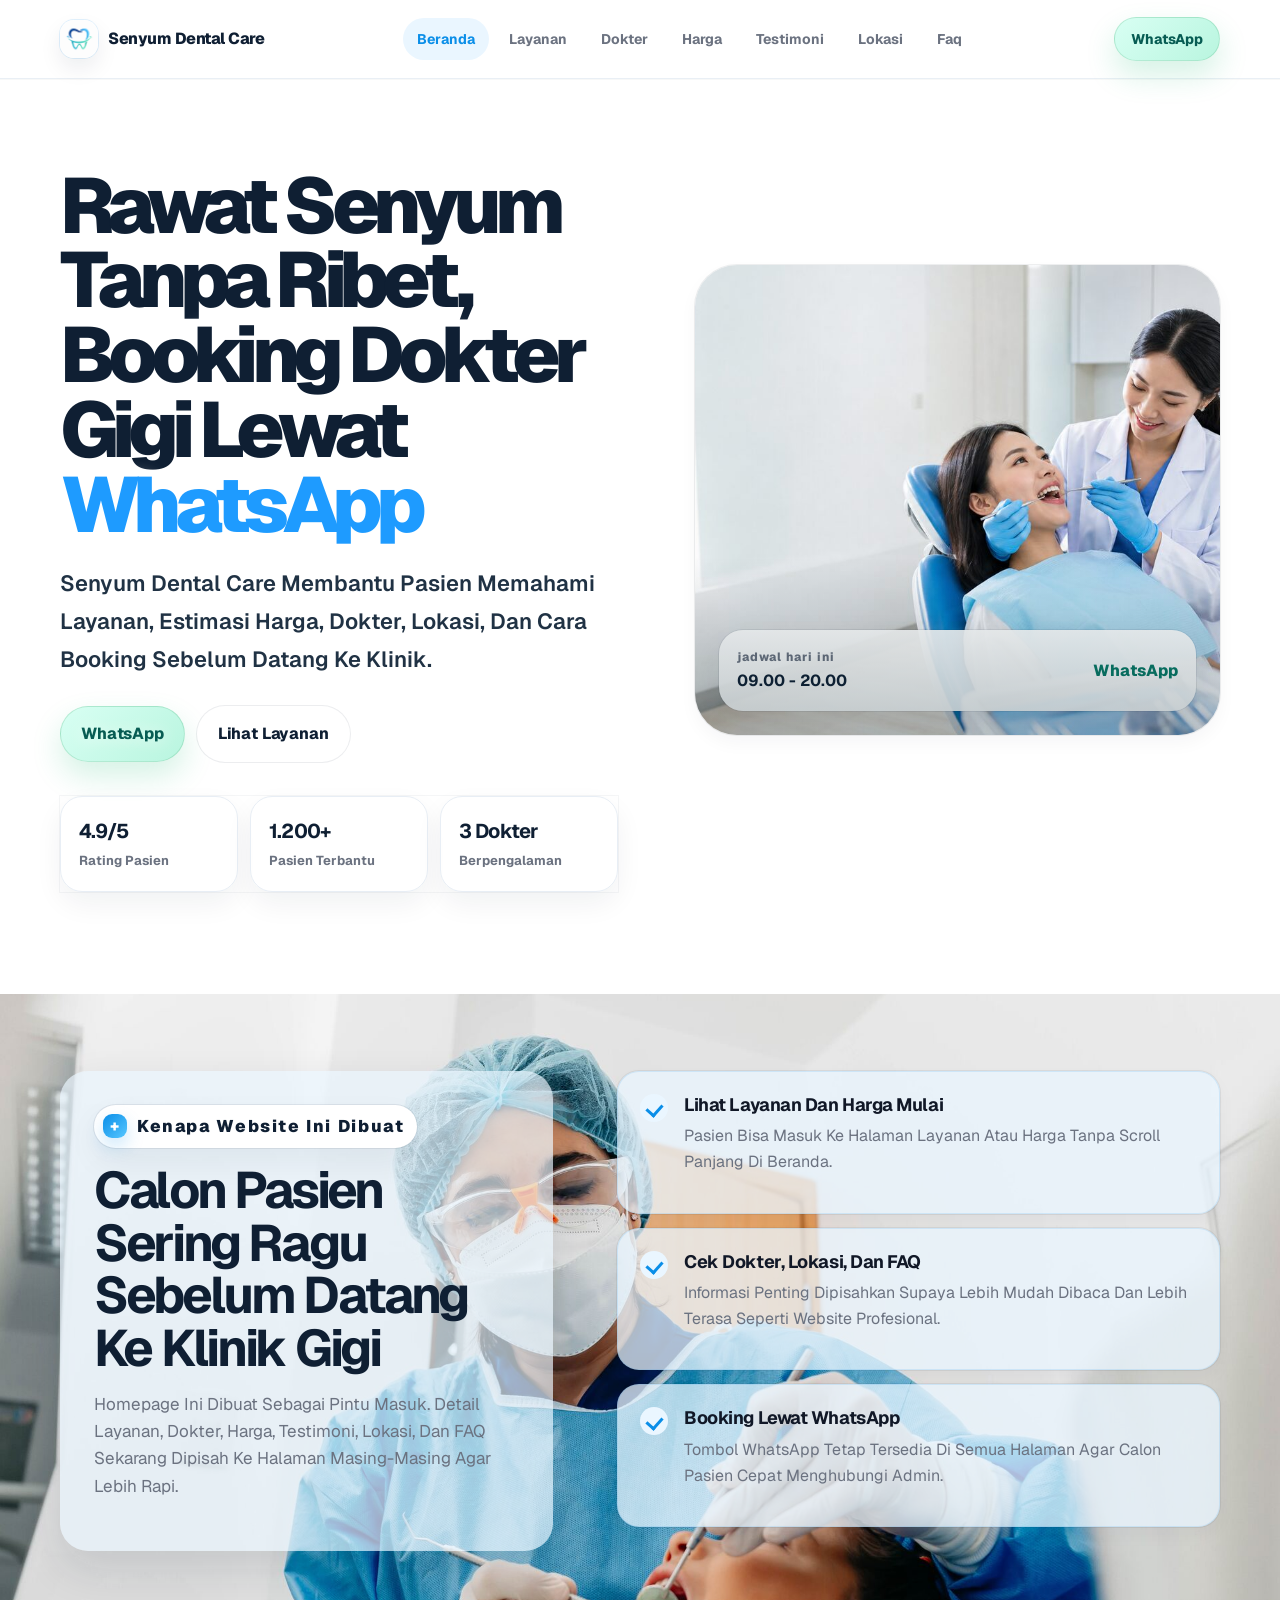
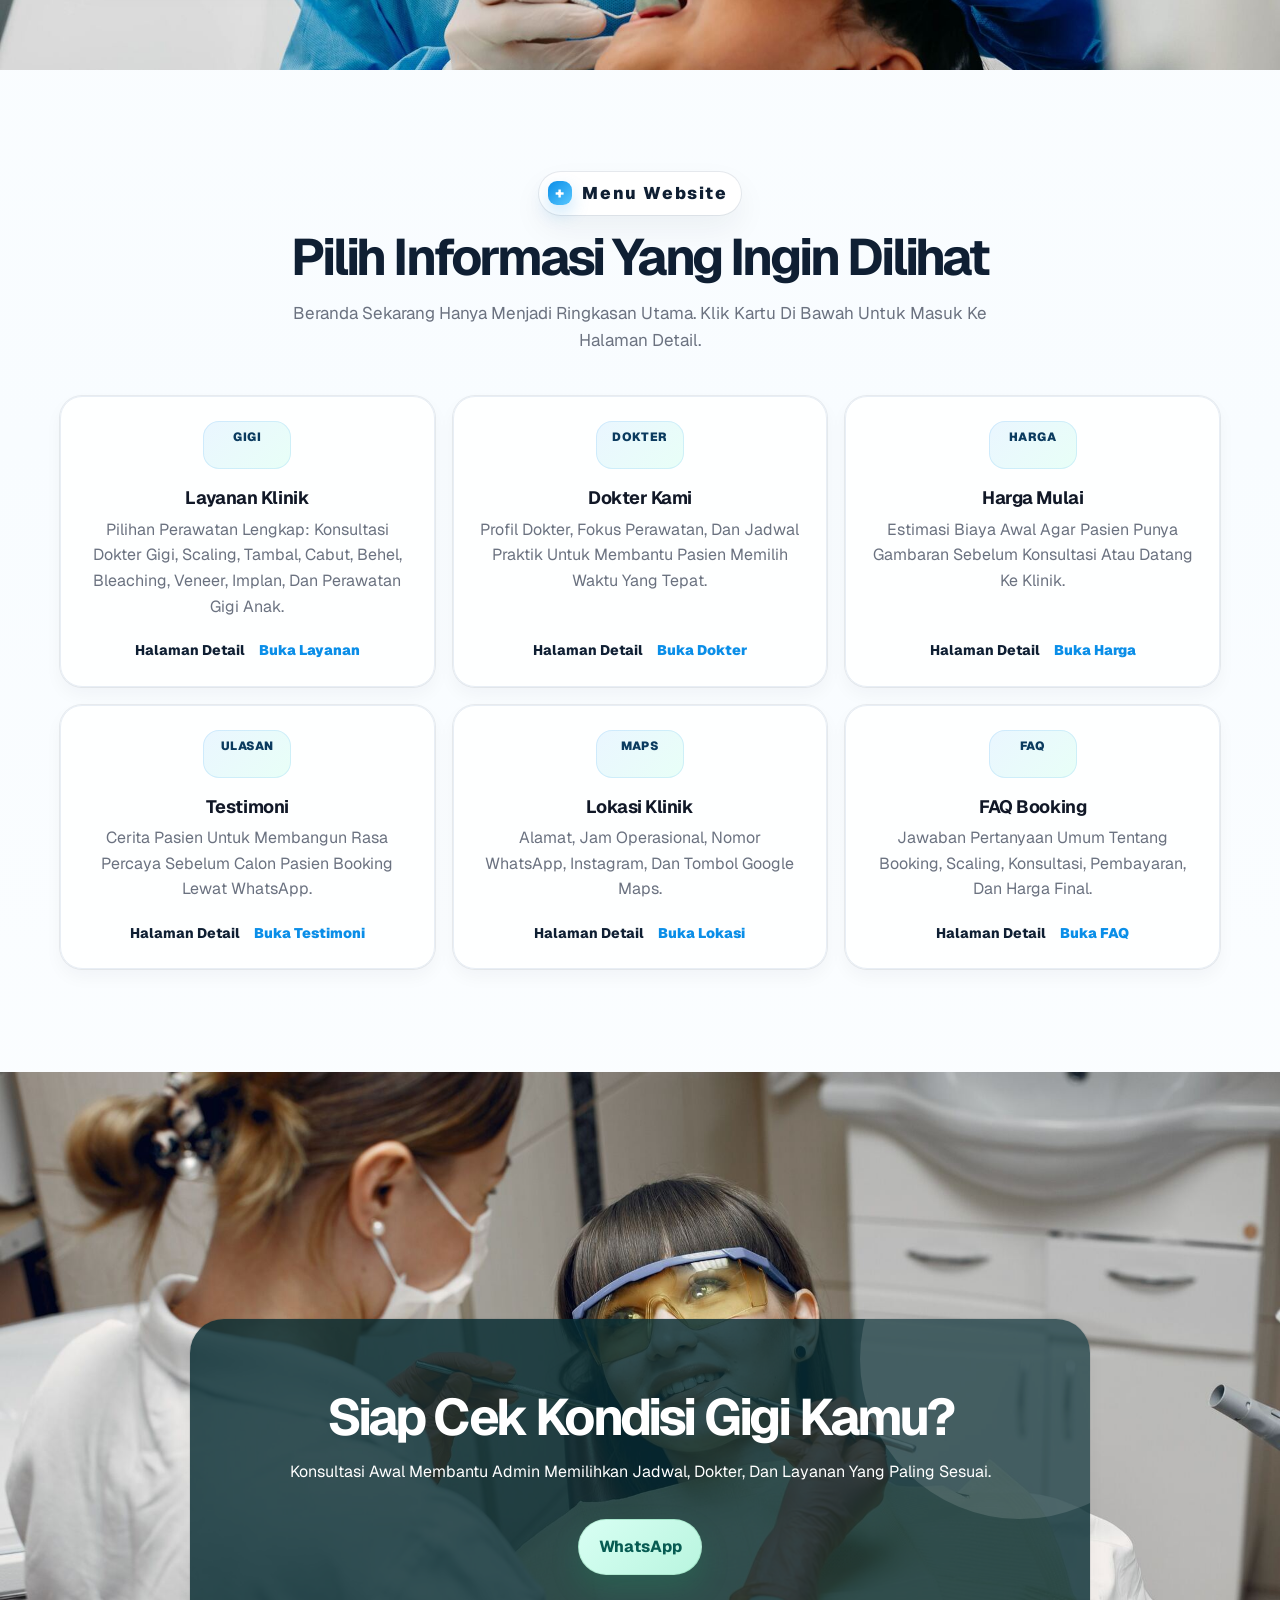
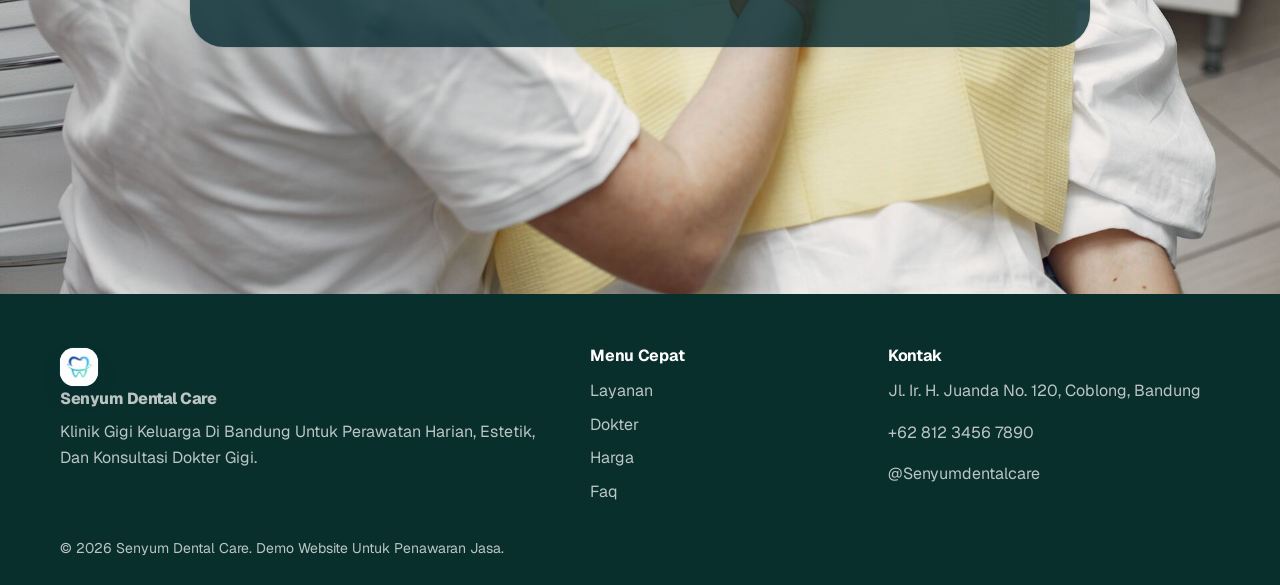
==== index.html @ 18bec3ab "Update CTA, pricing hero, location and favicon" ====
<!doctype html>
<html lang="id">
<head>
  <meta charset="utf-8">
  <meta name="viewport" content="width=device-width, initial-scale=1">
  <title>klinik gigi senyum dental care di bandung | booking dokter gigi via whatsapp</title>
  <meta name="description" content="booking perawatan gigi di senyum dental care bandung. tersedia scaling, tambal gigi, cabut gigi, behel, bleaching, veneer, implan, dan konsultasi dokter gigi via whatsapp.">
  <meta name="theme-color" content="#0f766e">
  <link rel="icon" type="image/png" href="/assets/logo-dental-web.png">
  <link rel="apple-touch-icon" href="/assets/logo-dental-web.png">
  <meta property="og:type" content="website">
  <meta property="og:title" content="senyum dental care bandung | booking dokter gigi via whatsapp">
  <meta property="og:description" content="klinik gigi keluarga di bandung untuk scaling, tambal, cabut, behel, bleaching, veneer, implan, dan konsultasi dokter gigi.">
  <meta property="og:image" content="/assets/hero-dental-web.jpg">
  <link rel="preconnect" href="https://fonts.googleapis.com">
  <link rel="preconnect" href="https://fonts.gstatic.com" crossorigin>
  <link href="https://fonts.googleapis.com/css2?family=Geist:wght@400;500;600;700;800;850&family=Manrope:wght@400;500;600;700;800&display=swap" rel="stylesheet">
  <link rel="stylesheet" href="/style.css?v=20260612-0930">
  <style id="mobile-footer-inline-fix">
    @media (max-width: 640px) {
      .site-footer { display: block !important; visibility: visible !important; opacity: 1 !important; position: relative !important; z-index: 5 !important; overflow: visible !important; background: #092f2d !important; color: #ffffff !important; padding: 42px 0 24px !important; border-radius: 24px 24px 0 0 !important; }
      .site-footer *, .site-footer *::before, .site-footer *::after { visibility: visible !important; opacity: 1 !important; }
      .site-footer .container { display: block !important; width: min(100% - 32px, var(--container)) !important; }
      .site-footer .footer-grid { display: grid !important; grid-template-columns: 1fr !important; gap: 24px !important; }
      .site-footer .footer-brand, .site-footer .brand { display: inline-flex !important; color: #ffffff !important; }
      .site-footer h2 { display: block !important; color: #ffffff !important; font-size: 15px !important; line-height: 1.25 !important; margin: 0 0 10px !important; }
      .site-footer p, .site-footer a { display: block !important; position: static !important; color: rgba(255,255,255,.78) !important; font-size: 15px !important; line-height: 1.55 !important; margin: 0 0 8px !important; }
      .site-footer .footer-bottom { display: block !important; margin-top: 20px !important; padding-top: 18px !important; border-top: 0 !important; }
    }
  </style>
</head>
<body>
  <a class="skip-link" href="#main">lewati ke konten utama</a>

  <header class="site-header" id="top">
    <nav class="nav container" aria-label="navigasi utama">
      <a class="brand" href="/" aria-label="senyum dental care beranda">
        <span class="brand-mark" aria-hidden="true"><img src="/assets/logo-dental-web.png" alt="" decoding="async"></span>
        <span>Senyum Dental Care</span>
      </a>

      <button class="nav-toggle" type="button" aria-label="buka menu" aria-expanded="false" aria-controls="nav-menu">
        <span></span>
        <span></span>
        <span></span>
      </button>

      <div class="nav-menu" id="nav-menu">
        <a href="/">beranda</a>
        <a href="/layanan/">layanan</a>
        <a href="/dokter/">dokter</a>
        <a href="/harga/">harga</a>
        <a href="/testimoni/">testimoni</a>
        <a href="/lokasi/">lokasi</a>
        <a href="/faq/">faq</a>
      </div>

      <a class="btn btn-small btn-primary nav-cta js-whatsapp" href="#" aria-label="WhatsApp">WhatsApp</a>
    </nav>
  </header>

  <main id="main">
    <section class="hero section-pad" aria-labelledby="hero-title">
      <div class="container hero-grid">
        <div class="hero-copy reveal">
          <h1 id="hero-title">Rawat Senyum Tanpa Ribet, Booking Dokter Gigi Lewat <span class="text-accent">WhatsApp</span></h1>
          <p class="hero-lead">Senyum Dental Care membantu pasien memahami layanan, estimasi harga, dokter, lokasi, dan cara booking sebelum datang ke klinik.</p>

          <div class="hero-actions">
            <a class="btn btn-primary js-whatsapp" href="#">WhatsApp</a>
            <a class="btn btn-ghost" href="/layanan/">Lihat Layanan</a>
          </div>

          <div class="trust-row" aria-label="Indikator kepercayaan">
            <div>
              <strong>4.9/5</strong>
              <span>Rating Pasien</span>
            </div>
            <div>
              <strong>1.200+</strong>
              <span>Pasien Terbantu</span>
            </div>
            <div>
              <strong>3 Dokter</strong>
              <span>Berpengalaman</span>
            </div>
          </div>
        </div>

        <div class="hero-panel reveal" aria-label="Kartu preview klinik">
          <div class="hero-card">
            <img class="hero-image" src="/assets/hero-dental-web.jpg" decoding="async" fetchpriority="high" alt="Dokter gigi Senyum Dental Care melakukan pemeriksaan gigi di klinik modern">
            <div class="schedule-card">
              <div>
                <span class="mini-label">Jadwal Hari Ini</span>
                <strong>09.00 - 20.00</strong>
              </div>
              <a class="mini-link js-whatsapp" href="#">WhatsApp</a>
            </div>
          </div>
          <div class="floating-note note-a">
            <span>Respon Admin</span>
            <strong>&lt; 10 Menit</strong>
          </div>
          <div class="floating-note note-b">
            <span>Mulai Dari</span>
            <strong>Rp50.000</strong>
          </div>
        </div>
      </div>
    </section>

    <section class="problem section-pad-sm" aria-labelledby="problem-title">
      <div class="container split-grid">
        <div class="section-head left reveal">
          <p class="eyebrow">Kenapa Website Ini Dibuat</p>
          <h2 id="problem-title">Calon pasien sering ragu sebelum datang ke klinik gigi</h2>
          <p>Homepage ini dibuat sebagai pintu masuk. Detail layanan, dokter, harga, testimoni, lokasi, dan FAQ sekarang dipisah ke halaman masing-masing agar lebih rapi.</p>
        </div>
        <div class="problem-list reveal">
          <article>
            <span class="check"></span>
            <div>
              <h3>Lihat Layanan Dan Harga Mulai</h3>
              <p>Pasien bisa masuk ke halaman layanan atau harga tanpa scroll panjang di beranda.</p>
            </div>
          </article>
          <article>
            <span class="check"></span>
            <div>
              <h3>Cek Dokter, Lokasi, Dan FAQ</h3>
              <p>Informasi penting dipisahkan supaya lebih mudah dibaca dan lebih terasa seperti website profesional.</p>
            </div>
          </article>
          <article>
            <span class="check"></span>
            <div>
              <h3>Booking Lewat WhatsApp</h3>
              <p>Tombol WhatsApp tetap tersedia di semua halaman agar calon pasien cepat menghubungi admin.</p>
            </div>
          </article>
        </div>
      </div>
    </section>

    <section class="home-pages section-pad" aria-labelledby="home-pages-title">
      <div class="container">
        <div class="section-head reveal">
          <p class="eyebrow">Menu Website</p>
          <h2 id="home-pages-title">Pilih informasi yang ingin dilihat</h2>
          <p>Beranda sekarang hanya menjadi ringkasan utama. Klik kartu di bawah untuk masuk ke halaman detail.</p>
        </div>

        <div class="service-grid">
          <article class="service-card reveal">
            <span class="service-icon">LY</span>
            <h3>Layanan Klinik</h3>
            <p>Pilihan perawatan lengkap: konsultasi dokter gigi, scaling, tambal, cabut, behel, bleaching, veneer, implan, dan perawatan gigi anak.</p>
            <div class="card-bottom"><span>Halaman Detail</span><a href="/layanan/">Buka Layanan</a></div>
          </article>
          <article class="service-card reveal">
            <span class="service-icon">DR</span>
            <h3>Dokter Kami</h3>
            <p>Profil dokter, fokus perawatan, dan jadwal praktik untuk membantu pasien memilih waktu yang tepat.</p>
            <div class="card-bottom"><span>Halaman Detail</span><a href="/dokter/">Buka Dokter</a></div>
          </article>
          <article class="service-card reveal">
            <span class="service-icon">HG</span>
            <h3>Harga Mulai</h3>
            <p>Estimasi biaya awal agar pasien punya gambaran sebelum konsultasi atau datang ke klinik.</p>
            <div class="card-bottom"><span>Halaman Detail</span><a href="/harga/">Buka Harga</a></div>
          </article>
          <article class="service-card reveal">
            <span class="service-icon">TS</span>
            <h3>Testimoni</h3>
            <p>Cerita pasien untuk membangun rasa percaya sebelum calon pasien booking lewat WhatsApp.</p>
            <div class="card-bottom"><span>Halaman Detail</span><a href="/testimoni/">Buka Testimoni</a></div>
          </article>
          <article class="service-card reveal">
            <span class="service-icon">LK</span>
            <h3>Lokasi Klinik</h3>
            <p>Alamat, jam operasional, nomor WhatsApp, Instagram, dan tombol Google Maps.</p>
            <div class="card-bottom"><span>Halaman Detail</span><a href="/lokasi/">Buka Lokasi</a></div>
          </article>
          <article class="service-card reveal">
            <span class="service-icon">FQ</span>
            <h3>FAQ Booking</h3>
            <p>Jawaban pertanyaan umum tentang booking, scaling, konsultasi, pembayaran, dan harga final.</p>
            <div class="card-bottom"><span>Halaman Detail</span><a href="/faq/">Buka FAQ</a></div>
          </article>
        </div>
      </div>
    </section>

    <section class="final-cta home-final-cta section-pad" aria-labelledby="final-title">
      <div class="container final-card reveal">
        <p class="eyebrow">Konsultasi Awal</p>
        <h2 id="final-title">Siap Cek Kondisi Gigi Kamu?</h2>
        <p>Konsultasi awal membantu admin memilihkan jadwal, dokter, dan layanan yang paling sesuai.</p>
        <a class="btn btn-primary js-whatsapp" href="#">WhatsApp</a>
      </div>
    </section>
  </main>

  <footer class="site-footer">
    <div class="container footer-grid">
      <div>
        <a class="brand footer-brand" href="/"><span class="brand-mark" aria-hidden="true"><img src="/assets/logo-dental-web.png" alt="" decoding="async"></span><span>Senyum Dental Care</span></a>
        <p>klinik gigi keluarga di bandung untuk perawatan harian, estetik, dan konsultasi dokter gigi.</p>
      </div>
      <div>
        <h2>menu cepat</h2>
        <a href="/layanan/">layanan</a>
        <a href="/dokter/">dokter</a>
        <a href="/harga/">harga</a>
        <a href="/faq/">faq</a>
      </div>
      <div>
        <h2>kontak</h2>
        <p>Jl. Ir. H. Juanda No. 120, Coblong, Bandung</p>
        <p>+62 812 3456 7890</p>
        <p>@senyumdentalcare</p>
      </div>
    </div>
    <div class="container footer-bottom">
      <p>© 2026 senyum dental care. demo website untuk penawaran jasa.</p>
    </div>
  </footer>

  <a class="sticky-whatsapp js-whatsapp" href="#" aria-label="WhatsApp">
    <span>WA</span>
    <strong>WhatsApp</strong>
  </a>

  <script src="/script.js?v=20260612-0930"></script>
</body>
</html>
---- style.css ----
:root {
  --font: "geist", "manrope", ui-sans-serif, system-ui, -apple-system, blinkmacsystemfont, "segoe ui", sans-serif;
  --bg: #f7fbfa;
  --surface: #ffffff;
  --surface-soft: #ecf8f5;
  --ink: #102a2b;
  --muted: #5f7476;
  --line: #d7e7e4;
  --primary: #0f766e;
  --primary-dark: #0a4f49;
  --primary-soft: #d9f7ef;
  --navy: #11324d;
  --accent: #25d366;
  --accent-dark: #128c43;
  --warning: #f2b84b;
  --radius-sm: 14px;
  --radius-md: 22px;
  --radius-lg: 34px;
  --shadow-sm: 0 12px 30px rgba(15, 118, 110, .08);
  --shadow-md: 0 22px 60px rgba(17, 50, 77, .14);
  --container: 1160px;
  --section: clamp(72px, 8vw, 128px);
  --section-sm: clamp(54px, 6vw, 88px);
}

* { box-sizing: border-box; }
html {
  scroll-behavior: smooth;
  scroll-padding-top: 92px;
  -webkit-tap-highlight-color: transparent;
}
body {
  margin: 0;
  font-family: var(--font);
  background:
    radial-gradient(circle at top left, rgba(217, 247, 239, .8), transparent 34rem),
    linear-gradient(180deg, #fbfffe 0%, var(--bg) 42%, #ffffff 100%);
  color: var(--ink);
  line-height: 1.6;
  text-rendering: optimizelegibility;
  -webkit-font-smoothing: antialiased;
  -moz-osx-font-smoothing: grayscale;
}
body.menu-open { overflow: hidden; }
img, svg { display: block; max-width: 100%; }
a { color: inherit; text-decoration: none; }
button, input { font: inherit; }
a,
button,
[role="button"] {
  -webkit-tap-highlight-color: transparent;
  touch-action: manipulation;
}
.container { width: min(100% - 32px, var(--container)); margin-inline: auto; }
.section-pad { padding-block: var(--section); }
.section-pad-sm { padding-block: var(--section-sm); }
.skip-link {
  position: fixed;
  left: 16px;
  top: -100px;
  z-index: 999;
  background: var(--ink);
  color: white;
  padding: 10px 14px;
  border-radius: 999px;
  transition: top .2s ease;
}
.skip-link:focus { top: 16px; }

.site-header {
  position: sticky;
  top: 0;
  z-index: 100;
  backdrop-filter: blur(18px);
  background: rgba(255, 255, 255, .78);
  border-bottom: 1px solid rgba(215, 231, 228, .8);
}
.nav {
  min-height: 78px;
  display: flex;
  align-items: center;
  justify-content: space-between;
  gap: 20px;
}
.brand {
  display: inline-flex;
  align-items: center;
  gap: 10px;
  font-weight: 800;
  letter-spacing: -.03em;
  color: var(--primary-dark);
  white-space: nowrap;
}
.brand-mark {
  width: 38px;
  height: 38px;
  display: grid;
  place-items: center;
  border-radius: 14px;
  color: white;
  background: linear-gradient(145deg, var(--primary), #58c5ba);
  box-shadow: 0 12px 24px rgba(15, 118, 110, .18);
}
.nav-menu {
  display: flex;
  align-items: center;
  justify-content: center;
  gap: 6px;
  padding: 6px;
  border: 1px solid var(--line);
  border-radius: 999px;
  background: rgba(255, 255, 255, .74);
}
.nav-menu a {
  padding: 10px 14px;
  border-radius: 999px;
  color: var(--muted);
  font-size: 14px;
  font-weight: 700;
  transition: color .2s ease, background .2s ease;
}
.nav-menu a:hover,
.nav-menu a:focus-visible,
.nav-menu a.is-active { color: var(--primary-dark); background: var(--primary-soft); }
.nav-menu a,
.btn,
.brand,
.service-card h3,
.problem-list h3,
.step-card h3,
.doctor-card h3,
.testimonial-card strong,
.faq-item button,
.site-footer h2,
.site-footer a,
.sticky-whatsapp {
  text-transform: capitalize;
}
.nav-toggle { display: none; }
.nav-toggle span {
  display: block;
  transform-origin: center;
}

.btn {
  min-height: 48px;
  display: inline-flex;
  align-items: center;
  justify-content: center;
  gap: 10px;
  padding: 14px 20px;
  border-radius: 999px;
  border: 1px solid transparent;
  font-weight: 800;
  letter-spacing: -.01em;
  cursor: pointer;
  transition: transform .2s ease, box-shadow .2s ease, background .2s ease, border-color .2s ease;
}
.btn:hover { transform: translatey(-2px); }
.btn:focus-visible,
.nav-toggle:focus-visible,
.faq-item button:focus-visible { outline: 3px solid rgba(37, 211, 102, .35); outline-offset: 3px; }
.btn-primary { color: white; background: linear-gradient(135deg, var(--accent), var(--accent-dark)); box-shadow: 0 16px 34px rgba(37, 211, 102, .25); }
.btn-primary:hover { box-shadow: 0 20px 44px rgba(37, 211, 102, .32); }
.btn-ghost { border-color: var(--line); background: rgba(255, 255, 255, .78); color: var(--primary-dark); }
.btn-small { min-height: 42px; padding: 10px 16px; font-size: 14px; }

.hero { position: relative; overflow: hidden; padding-top: clamp(56px, 7vw, 96px); }
.hero::before {
  content: "";
  position: absolute;
  inset: 8% auto auto 50%;
  width: 42rem;
  height: 42rem;
  transform: translatex(-10%);
  background: radial-gradient(circle, rgba(88, 197, 186, .24), transparent 68%);
  pointer-events: none;
}
.hero-grid {
  display: grid;
  grid-template-columns: minmax(0, 1.03fr) minmax(320px, .97fr);
  align-items: center;
  gap: clamp(36px, 6vw, 86px);
}
.eyebrow {
  margin: 0 0 16px;
  display: inline-flex;
  align-items: center;
  gap: 10px;
  width: fit-content;
  padding: 8px 13px 8px 9px;
  color: var(--primary-dark);
  font-size: 12px;
  font-weight: 850;
  text-transform: capitalize;
  letter-spacing: .095em;
  border: 1px solid rgba(34, 103, 112, .14);
  border-radius: 999px;
  background: linear-gradient(135deg, rgba(255, 255, 255, .86), rgba(226, 247, 248, .72));
  box-shadow: 0 16px 34px rgba(19, 58, 66, .08), inset 0 1px 0 rgba(255, 255, 255, .9);
  backdrop-filter: blur(10px);
}
.eyebrow::before {
  content: "✦";
  display: grid;
  place-items: center;
  width: 24px;
  height: 24px;
  flex: 0 0 24px;
  border-radius: 9px;
  color: #ffffff;
  font-size: 12px;
  line-height: 1;
  background: linear-gradient(135deg, #2b6f82, #55c5c6);
  box-shadow: 0 8px 18px rgba(43, 111, 130, .22);
}
h1, h2, h3, p { margin-top: 0; }
h1 {
  max-width: 860px;
  margin-bottom: 22px;
  font-size: clamp(42px, 7vw, 78px);
  line-height: .96;
  letter-spacing: -.075em;
  text-wrap: balance;
  color: var(--navy);
}
h2 {
  margin-bottom: 16px;
  color: var(--navy);
  font-size: clamp(30px, 4vw, 52px);
  line-height: 1.03;
  letter-spacing: -.055em;
  text-wrap: balance;
}
h3 { margin-bottom: 8px; font-size: 18px; line-height: 1.2; letter-spacing: -.025em; color: var(--ink); }
p { color: var(--muted); }
.hero-lead { max-width: 680px; font-size: clamp(17px, 2vw, 20px); color: #4a6365; }
.hero-actions { display: flex; flex-wrap: wrap; gap: 12px; margin-top: 28px; }
.trust-row {
  display: grid;
  grid-template-columns: repeat(3, minmax(0, 1fr));
  gap: 12px;
  margin-top: 34px;
  max-width: 620px;
}
.trust-row div {
  padding: 18px;
  border: 1px solid var(--line);
  border-radius: var(--radius-md);
  background: rgba(255, 255, 255, .75);
  box-shadow: var(--shadow-sm);
}
.trust-row strong { display: block; color: var(--navy); font-size: 20px; letter-spacing: -.04em; }
.trust-row span { color: var(--muted); font-size: 13px; font-weight: 700; }
.hero-panel { position: relative; min-height: 530px; }
.hero-card {
  position: relative;
  overflow: hidden;
  border: 1px solid rgba(215, 231, 228, .9);
  border-radius: 42px;
  background: linear-gradient(180deg, white, #eefbf8);
  box-shadow: var(--shadow-md);
}
.hero-card::after {
  content: "";
  position: absolute;
  inset: auto 0 0;
  height: 38%;
  background: linear-gradient(180deg, transparent, rgba(7, 38, 50, .26));
  pointer-events: none;
}
.hero-image {
  display: block;
  width: 100%;
  min-height: 470px;
  object-fit: cover;
  object-position: center top;
}
.schedule-card {
  position: absolute;
  left: 24px;
  right: 24px;
  bottom: 24px;
  display: flex;
  align-items: center;
  justify-content: space-between;
  gap: 14px;
  padding: 18px;
  border: 1px solid rgba(255,255,255,.72);
  border-radius: 24px;
  background: rgba(255, 255, 255, .86);
  backdrop-filter: blur(16px);
  box-shadow: var(--shadow-sm);
}
.mini-label { display: block; color: var(--muted); font-size: 12px; font-weight: 800; letter-spacing: .08em; text-transform: lowercase; }
.schedule-card strong { color: var(--navy); }
.mini-link { color: var(--primary); font-weight: 800; white-space: nowrap; }
.floating-note {
  position: absolute;
  width: max-content;
  padding: 14px 16px;
  border: 1px solid rgba(255, 255, 255, .8);
  border-radius: 18px;
  background: rgba(255, 255, 255, .9);
  box-shadow: var(--shadow-md);
  backdrop-filter: blur(12px);
}
.floating-note span { display: block; color: var(--muted); font-size: 12px; font-weight: 800; }
.floating-note strong { color: var(--primary-dark); font-size: 18px; letter-spacing: -.03em; }
.note-a { top: 28px; left: -18px; }
.note-b { right: -8px; bottom: 190px; }

.page-hero {
  position: relative;
  overflow: hidden;
  padding-top: clamp(44px, 6vw, 82px);
}
.page-hero::before {
  content: "";
  position: absolute;
  inset: 0 0 auto auto;
  width: min(42vw, 32rem);
  height: min(42vw, 32rem);
  background: radial-gradient(circle, rgba(88, 197, 186, .2), transparent 70%);
  pointer-events: none;
}
.page-hero-grid {
  display: grid;
  grid-template-columns: minmax(0, 1fr) minmax(280px, 420px);
  gap: clamp(24px, 5vw, 70px);
  align-items: center;
}
.page-hero .section-head { margin-bottom: 0; }
.page-hero h1 {
  max-width: 820px;
  font-size: clamp(40px, 6vw, 68px);
}
.page-hero-card {
  position: relative;
  padding: clamp(26px, 4vw, 42px);
  border: 1px solid rgba(215, 231, 228, .95);
  border-radius: var(--radius-lg);
  background: linear-gradient(145deg, rgba(255,255,255,.94), rgba(236,248,245,.94));
  box-shadow: var(--shadow-md);
}
.page-hero-card span {
  display: inline-flex;
  margin-bottom: 18px;
  padding: 8px 12px;
  border-radius: 999px;
  background: var(--primary-soft);
  color: var(--primary-dark);
  font-size: 13px;
  font-weight: 900;
}
.page-hero-card strong {
  display: block;
  margin-bottom: 12px;
  color: var(--navy);
  font-size: clamp(24px, 3vw, 34px);
  line-height: 1.08;
  letter-spacing: -.04em;
}
.page-hero-card p { margin-bottom: 0; }

.section-head { max-width: 760px; margin-inline: auto; margin-bottom: 42px; text-align: center; }
.section-head.left { margin-inline: 0; text-align: left; }
.section-head p { font-size: 17px; }
.split-grid, .faq-grid, .location-grid {
  display: grid;
  grid-template-columns: minmax(0, .9fr) minmax(320px, 1.1fr);
  gap: clamp(28px, 5vw, 72px);
  align-items: start;
}
.problem-list { display: grid; gap: 14px; }
.problem-list article {
  display: flex;
  gap: 16px;
  padding: 22px;
  border: 1px solid var(--line);
  border-radius: var(--radius-md);
  background: white;
  box-shadow: var(--shadow-sm);
}
.check {
  flex: 0 0 auto;
  width: 28px;
  height: 28px;
  border-radius: 999px;
  background: var(--primary-soft);
  position: relative;
}
.check::after {
  content: "";
  position: absolute;
  left: 9px;
  top: 7px;
  width: 8px;
  height: 12px;
  border-right: 3px solid var(--primary);
  border-bottom: 3px solid var(--primary);
  transform: rotate(42deg);
}

.service-grid { display: grid; grid-template-columns: repeat(3, minmax(0, 1fr)); gap: 18px; }
.service-card, .doctor-card, .step-card, .testimonial-card {
  border: 1px solid var(--line);
  background: rgba(255, 255, 255, .9);
  box-shadow: var(--shadow-sm);
}
.service-card {
  min-height: 244px;
  display: flex;
  flex-direction: column;
  padding: 24px;
  border-radius: var(--radius-md);
  transition: transform .2s ease, box-shadow .2s ease, border-color .2s ease;
}
.service-card:hover { transform: translatey(-4px); border-color: rgba(15,118,110,.28); box-shadow: var(--shadow-md); }
.service-icon {
  width: 48px;
  height: 48px;
  display: grid;
  place-items: center;
  margin-bottom: 18px;
  border-radius: 18px;
  background: linear-gradient(145deg, #e9fbf6, #d5f4ee);
  color: var(--primary-dark);
  font-size: 12px;
  font-weight: 900;
  letter-spacing: .08em;
  text-transform: uppercase;
}
.service-card p { margin-bottom: 20px; }
.card-bottom { margin-top: auto; display: flex; justify-content: space-between; gap: 14px; align-items: center; }
.card-bottom span { color: var(--navy); font-size: 14px; font-weight: 800; }
.card-bottom a { color: var(--primary); font-size: 14px; font-weight: 900; }

.pricing-shell {
  padding: clamp(24px, 5vw, 50px);
  border: 1px solid var(--line);
  border-radius: var(--radius-lg);
  background: linear-gradient(135deg, #ffffff, #edf9f6);
  box-shadow: var(--shadow-md);
}
.price-list { display: grid; grid-template-columns: repeat(3, minmax(0, 1fr)); gap: 12px; }
.price-list div {
  padding: 20px;
  border: 1px solid rgba(215, 231, 228, .9);
  border-radius: 18px;
  background: white;
}
.price-list span { display: block; color: var(--muted); font-size: 13px; font-weight: 800; }
.price-list strong { color: var(--primary-dark); font-size: 22px; letter-spacing: -.04em; }
.price-note { margin: 18px 0 0; font-size: 14px; font-weight: 700; color: #6d6260; }

.doctor-grid { display: grid; grid-template-columns: repeat(3, minmax(0, 1fr)); gap: 18px; }
.doctor-card {
  overflow: hidden;
  border-radius: var(--radius-md);
  background: white;
}
.doctor-card img { width: 100%; aspect-ratio: 1 / .82; object-fit: cover; background: var(--surface-soft); }
.doctor-card div { padding: 22px; }
.badge {
  display: inline-flex;
  margin-bottom: 12px;
  padding: 7px 10px;
  border-radius: 999px;
  color: var(--primary-dark);
  background: var(--primary-soft);
  font-size: 12px;
  font-weight: 900;
}
.doctor-card strong { display: block; color: var(--navy); font-size: 14px; }

.steps { background: linear-gradient(180deg, rgba(236, 248, 245, .6), rgba(255,255,255,.4)); }
.step-grid { display: grid; grid-template-columns: repeat(4, minmax(0, 1fr)); gap: 14px; }
.step-card { padding: 24px; border-radius: var(--radius-md); background: white; }
.step-card span { display: block; margin-bottom: 26px; color: var(--primary); font-weight: 900; font-size: 14px; }

.testimonial-grid { columns: 3 260px; column-gap: 18px; }
.testimonial-card {
  display: inline-block;
  width: 100%;
  margin: 0 0 18px;
  padding: 24px;
  border-radius: var(--radius-md);
  background: white;
  break-inside: avoid;
}
.testimonial-card p { color: #334b4d; font-size: 16px; }
.testimonial-card strong { color: var(--primary-dark); }

.promo-card, .final-card {
  overflow: hidden;
  position: relative;
  border-radius: var(--radius-lg);
  background: linear-gradient(135deg, var(--primary-dark), #0f766e 52%, #2bb6a9);
  color: white;
  box-shadow: var(--shadow-md);
}
.promo-card {
  display: flex;
  justify-content: space-between;
  align-items: center;
  gap: 24px;
  padding: clamp(26px, 5vw, 54px);
}
.promo-card::after, .final-card::after {
  content: "";
  position: absolute;
  right: -90px;
  top: -120px;
  width: 320px;
  height: 320px;
  border-radius: 999px;
  background: rgba(255, 255, 255, .13);
}
.promo-card h2, .promo-card p, .final-card h2, .final-card p { color: white; }
.promo-card .eyebrow, .final-card .eyebrow { color: #d8fff5; }
.promo-card .eyebrow::before, .final-card .eyebrow::before { background: white; box-shadow: 0 0 0 6px rgba(255,255,255,.18); }

.contact-list { display: grid; gap: 12px; margin-top: 26px; }
.contact-list p {
  display: grid;
  grid-template-columns: 130px 1fr;
  gap: 12px;
  margin: 0;
  padding: 16px 0;
  border-bottom: 1px solid var(--line);
}
.contact-list strong { color: var(--navy); }
.contact-list span { color: var(--muted); }
.map-card {
  overflow: hidden;
  min-height: 470px;
  border: 1px solid var(--line);
  border-radius: var(--radius-lg);
  background: white;
  box-shadow: var(--shadow-md);
}
.map-topbar { display: flex; gap: 8px; padding: 18px; border-bottom: 1px solid var(--line); }
.map-topbar span { width: 10px; height: 10px; border-radius: 999px; background: var(--line); }
.map-canvas {
  position: relative;
  height: 410px;
  background:
    linear-gradient(90deg, rgba(15,118,110,.06) 1px, transparent 1px),
    linear-gradient(0deg, rgba(15,118,110,.06) 1px, transparent 1px),
    radial-gradient(circle at 50% 46%, rgba(37,211,102,.18), transparent 13rem),
    #f4faf8;
  background-size: 42px 42px, 42px 42px, auto, auto;
}
.map-canvas::before,
.map-canvas::after {
  content: "";
  position: absolute;
  background: rgba(15, 118, 110, .22);
  border-radius: 999px;
}
.map-canvas::before { left: 12%; right: 14%; top: 44%; height: 18px; transform: rotate(-8deg); }
.map-canvas::after { left: 44%; top: 8%; bottom: 12%; width: 18px; transform: rotate(15deg); }
.map-pin {
  position: absolute;
  left: 50%;
  top: 43%;
  width: 30px;
  height: 30px;
  transform: translate(-50%, -50%) rotate(45deg);
  border-radius: 50% 50% 50% 4px;
  background: var(--accent);
  box-shadow: 0 14px 30px rgba(18, 140, 67, .3);
  z-index: 2;
}
.map-label {
  position: absolute;
  left: 50%;
  top: calc(43% + 28px);
  transform: translatex(-50%);
  width: min(82%, 320px);
  padding: 16px;
  border-radius: 18px;
  background: rgba(255,255,255,.9);
  box-shadow: var(--shadow-sm);
  text-align: center;
  z-index: 3;
}
.map-label strong { display: block; color: var(--navy); }
.map-label small { color: var(--muted); }

.faq-list { display: grid; gap: 12px; }
.faq-item {
  border: 1px solid var(--line);
  border-radius: 18px;
  background: white;
  box-shadow: var(--shadow-sm);
  overflow: hidden;
}
.faq-item button {
  width: 100%;
  min-height: 64px;
  display: flex;
  align-items: center;
  justify-content: space-between;
  gap: 16px;
  padding: 18px 20px;
  border: 0;
  background: transparent;
  color: var(--navy);
  font-weight: 900;
  text-align: left;
  cursor: pointer;
}
.faq-item button span {
  position: relative;
  width: 24px;
  height: 24px;
  border-radius: 999px;
  background: var(--primary-soft);
  flex: 0 0 auto;
}
.faq-item button span::before,
.faq-item button span::after {
  content: "";
  position: absolute;
  left: 7px;
  top: 11px;
  width: 10px;
  height: 2px;
  background: var(--primary);
  transition: transform .2s ease;
}
.faq-item button span::after { transform: rotate(90deg); }
.faq-item.is-open button span::after { transform: rotate(0deg); }
.faq-answer {
  max-height: 0;
  overflow: hidden;
  transition: max-height .25s ease;
}
.faq-answer p { margin: 0; padding: 0 20px 20px; }

.final-card { max-width: 900px; margin-inline: auto; padding: clamp(32px, 7vw, 72px); text-align: center; }
.final-card .eyebrow { justify-content: center; }
.final-card .btn { margin-top: 18px; }
.final-card > .eyebrow {
  display: none !important;
}
.promo-card .eyebrow {
  display: none !important;
}

.site-footer { padding: 54px 0 26px; background: #092f2d; color: white; }
.footer-grid { display: grid; grid-template-columns: 1.5fr .8fr 1fr; gap: 32px; }
.footer-brand { color: white; margin-bottom: 16px; }
.site-footer p, .site-footer a { color: rgba(255,255,255,.72); }
.site-footer h2 { color: white; font-size: 16px; letter-spacing: -.02em; margin-bottom: 14px; }
.site-footer a { display: block; margin-bottom: 8px; }
.site-footer a:hover { color: white; }
.footer-bottom { margin-top: 34px; padding-top: 22px; border-top: 1px solid rgba(255,255,255,.14); }
.footer-bottom p { margin: 0; font-size: 14px; }

.sticky-whatsapp {
  position: fixed;
  right: 18px;
  bottom: 18px;
  z-index: 90;
  display: inline-flex;
  align-items: center;
  gap: 10px;
  min-height: 54px;
  padding: 10px 16px 10px 10px;
  border-radius: 999px;
  color: white;
  background: linear-gradient(135deg, var(--accent), var(--accent-dark));
  box-shadow: 0 18px 40px rgba(18, 140, 67, .36);
  font-weight: 900;
}
.sticky-whatsapp span {
  width: 34px;
  height: 34px;
  display: grid;
  place-items: center;
  border-radius: 999px;
  background: rgba(255,255,255,.2);
  font-size: 12px;
}

.reveal { opacity: 1; transform: none; }
.reveal.is-visible { opacity: 1; transform: none; }

@media (max-width: 980px) {
  .nav-cta { display: none; }
  .nav-toggle {
    width: 46px;
    height: 46px;
    display: inline-grid;
    place-items: center;
    gap: 4px;
    border: 1px solid var(--line);
    border-radius: 16px;
    background: white;
    cursor: pointer;
  }
  .nav-toggle span { width: 18px; height: 2px; background: var(--primary-dark); border-radius: 999px; transition: transform .2s ease, opacity .2s ease; }
  .nav-toggle[aria-expanded="true"] span:nth-child(1) { transform: translatey(6px) rotate(45deg); }
  .nav-toggle[aria-expanded="true"] span:nth-child(2) { opacity: 0; }
  .nav-toggle[aria-expanded="true"] span:nth-child(3) { transform: translatey(-6px) rotate(-45deg); }
  .nav-menu {
    position: fixed;
    inset: 78px 16px auto;
    display: grid;
    gap: 6px;
    padding: 12px;
    border-radius: 24px;
    background: rgba(255,255,255,.96);
    box-shadow: var(--shadow-md);
    transform: translatey(-16px);
    opacity: 0;
    pointer-events: none;
    transition: opacity .2s ease, transform .2s ease;
  }
  .nav-menu.is-open { opacity: 1; pointer-events: auto; transform: translatey(0); }
  .nav-menu a { padding: 14px 16px; }
  .hero-grid, .split-grid, .faq-grid, .location-grid, .page-hero-grid { grid-template-columns: 1fr; }
  .hero-panel { min-height: auto; }
  .service-grid, .doctor-grid { grid-template-columns: repeat(2, minmax(0, 1fr)); }
  .step-grid { grid-template-columns: repeat(2, minmax(0, 1fr)); }
  .price-list { grid-template-columns: repeat(2, minmax(0, 1fr)); }
  .promo-card { align-items: flex-start; flex-direction: column; }
  .footer-grid { grid-template-columns: 1fr 1fr; }
}

@media (max-width: 640px) {
  .container { width: min(100% - 24px, var(--container)); }
  .nav { min-height: 70px; }
  .brand { font-size: 14px; }
  .brand-mark { width: 34px; height: 34px; border-radius: 12px; }
  .nav-menu { inset: 70px 12px auto; }
  .hero { padding-top: 42px; }
  h1 { font-size: clamp(38px, 13vw, 54px); }
  h2 { font-size: clamp(28px, 9vw, 38px); }
  .hero-actions .btn { width: 100%; }
  .trust-row { grid-template-columns: 1fr; }
  .hero-card { border-radius: 30px; }
  .hero-image { min-height: 350px; object-position: center top; }
  .schedule-card { position: static; margin: -72px 14px 14px; flex-direction: column; align-items: flex-start; }
  .floating-note { display: none; }
  .service-grid, .doctor-grid, .step-grid, .price-list { grid-template-columns: 1fr; }
  .service-card { min-height: auto; }
  .card-bottom { align-items: flex-start; flex-direction: column; }
  .contact-list p { grid-template-columns: 1fr; gap: 2px; }
  .map-card { min-height: 370px; }
  .map-canvas { height: 315px; }
  .footer-grid { grid-template-columns: 1fr; }
  .sticky-whatsapp { right: 12px; bottom: 12px; }
  .sticky-whatsapp strong { display: none; }
}

@media (prefers-reduced-motion: reduce) {
  *, *::before, *::after { animation-duration: .001ms !important; scroll-behavior: auto !important; transition-duration: .001ms !important; }
  .reveal { opacity: 1; transform: none; }
}

/* clean minimal refresh inspired by the reference: less noise, more white space, black/blue focus */
:root {
  --bg: #ffffff;
  --surface-soft: #f6fbff;
  --ink: #111827;
  --muted: #6b7280;
  --line: #e8eef5;
  --primary: #0a8ee8;
  --primary-dark: #0b3b5f;
  --primary-soft: #eaf6ff;
  --navy: #0f1f33;
  --accent: #16b86f;
  --accent-dark: #0c9f5a;
  --shadow-sm: 0 12px 28px rgba(15, 31, 51, .06);
  --shadow-md: 0 24px 60px rgba(15, 31, 51, .10);
}
body {
  background: linear-gradient(180deg, #ffffff 0%, #f8fcff 54%, #ffffff 100%);
}
.site-header {
  background: rgba(255, 255, 255, .92);
  border-bottom: 1px solid rgba(232, 238, 245, .92);
  box-shadow: 0 1px 0 rgba(15, 31, 51, .03);
}
.brand { color: var(--navy); }
.brand-mark {
  background: linear-gradient(135deg, #0a8ee8, #5cc8ff);
  box-shadow: 0 12px 26px rgba(10, 142, 232, .16);
}
.nav-menu {
  border: 0;
  background: transparent;
  padding: 0;
}
.nav-menu a:hover,
.nav-menu a:focus-visible,
.nav-menu a.is-active {
  color: var(--primary);
  background: var(--primary-soft);
}
.btn { font-weight: 760; }
.btn-primary {
  color: #ffffff;
  background: #171717;
  border-color: #171717;
  box-shadow: 0 18px 40px rgba(17, 17, 17, .16);
}
.btn-primary:hover { box-shadow: 0 22px 46px rgba(17, 17, 17, .20); }
.btn-ghost {
  color: var(--navy);
  background: #ffffff;
  border-color: transparent;
  box-shadow: 0 0 0 1px rgba(15, 31, 51, .08);
}
.hero { padding-top: clamp(54px, 7vw, 92px); }
.hero::before {
  inset: -10% auto auto 50%;
  background: radial-gradient(circle, rgba(10, 142, 232, .10), transparent 68%);
}
.eyebrow {
  color: #0f1f33;
  background: #ffffff;
  border: 0;
  box-shadow: 0 0 0 1px rgba(15, 31, 51, .08), 0 14px 32px rgba(15, 31, 51, .06);
}
.eyebrow::before {
  background: linear-gradient(135deg, #0a8ee8, #57c7ff);
  box-shadow: 0 8px 18px rgba(10, 142, 232, .18);
}
h1 {
  color: var(--navy);
  font-weight: 850;
  letter-spacing: -.085em;
}
.text-accent { color: #1e9bff; }
.hero-lead {
  color: #65727f;
  font-size: clamp(18px, 2vw, 22px);
  line-height: 1.72;
}
.trust-row {
  border-color: rgba(232, 238, 245, .95);
  background: #ffffff;
  box-shadow: 0 0 0 1px rgba(15, 31, 51, .04);
}
.hero-card {
  border: 0;
  background: #ffffff;
  box-shadow: 0 0 0 1px rgba(15, 31, 51, .08), 0 24px 58px rgba(15, 31, 51, .10);
}
.schedule-card {
  border: 0;
  background: rgba(255, 255, 255, .92);
  box-shadow: 0 0 0 1px rgba(15, 31, 51, .08), 0 16px 36px rgba(15, 31, 51, .10);
}
.floating-note,
.sticky-whatsapp {
  display: none;
}

@media (max-width: 640px) {
  body {
    background: #ffffff;
  }
  .container { width: min(100% - 40px, var(--container)); }
  .site-header {
    position: sticky;
    background: #ffffff;
  }
  .nav {
    min-height: 96px;
    align-items: center;
  }
  .brand {
    gap: 12px;
    font-size: 16px;
    font-weight: 850;
  }
  .brand-mark {
    width: 44px;
    height: 44px;
    border-radius: 14px;
  }
  .nav-toggle {
    width: 54px;
    height: 54px;
    border: 0;
    border-radius: 18px;
    background: #ffffff;
    box-shadow: 0 0 0 1px rgba(15, 31, 51, .10);
  }
  .nav-toggle span {
    width: 24px;
    height: 2.5px;
    background: var(--navy);
  }
  .nav-menu {
    inset: 88px 20px auto;
    border: 0;
    border-radius: 24px;
    box-shadow: 0 0 0 1px rgba(15, 31, 51, .08), 0 24px 56px rgba(15, 31, 51, .12);
  }
  .hero {
    padding-top: 72px;
    text-align: center;
  }
  .hero-grid {
    gap: 44px;
  }
  .hero-copy {
    display: grid;
    justify-items: center;
  }
  .eyebrow {
    margin-bottom: 28px;
    padding: 10px 16px 10px 10px;
    max-width: 100%;
    font-size: 12px;
    letter-spacing: .16em;
    border-radius: 999px;
  }
  .eyebrow::before {
    width: 26px;
    height: 26px;
    flex-basis: 26px;
    border-radius: 10px;
  }
  h1 {
    max-width: 11ch;
    margin-inline: auto;
    margin-bottom: 24px;
    font-size: clamp(50px, 13.2vw, 68px);
    line-height: 1.08;
    letter-spacing: -.08em;
    text-align: center;
  }
  .hero-lead {
    max-width: 30ch;
    margin-inline: auto;
    margin-bottom: 42px;
    font-size: 20px;
    line-height: 1.58;
    text-align: center;
  }
  .hero-actions {
    width: 100%;
    justify-content: center;
  }
  .hero-actions .btn {
    width: min(100%, 360px);
    min-height: 64px;
    font-size: 16px;
    border-radius: 999px;
  }
  .hero-actions .btn-ghost,
  .trust-row,
  .sticky-whatsapp {
    display: none;
  }
  .hero-panel {
    width: 100%;
  }
  .hero-card {
    border-radius: 28px;
    box-shadow: 0 0 0 1px rgba(15, 31, 51, .08), 0 20px 52px rgba(15, 31, 51, .10);
  }
  .hero-image {
    min-height: 390px;
    object-position: center top;
  }
  .schedule-card {
    margin: -66px 16px 16px;
    border-radius: 20px;
  }
  .problem,
  .quick-links,
  .cta-section,
  .site-footer {
    background: #ffffff;
  }
}

/* final generated image assets */
.brand-mark {
  padding: 0;
  background: #ffffff;
  box-shadow: 0 0 0 1px rgba(10, 142, 232, .12), 0 10px 22px rgba(15, 31, 51, .08);
}
.brand-mark::before,
.brand-mark::after {
  content: none;
}
.brand-mark img {
  display: block;
  width: 100%;
  height: 100%;
  object-fit: cover;
}
.hero {
  min-height: calc(100svh - 78px);
  background: url("/assets/hero-dental-web.jpg") center center / cover no-repeat !important;
}
.hero::before,
.hero::after {
  display: none !important;
}
.hero-copy {
  max-width: 680px;
  padding: clamp(22px, 4vw, 42px);
  border-radius: 28px;
  background: rgba(255, 255, 255, .74);
  box-shadow: 0 18px 46px rgba(15, 31, 51, .10);
  backdrop-filter: blur(10px);
}
.hero-lead {
  color: #233449;
}

@media (max-width: 640px) {
  .hero {
    min-height: calc(100svh - 74px);
    background-position: center top !important;
  }
  .hero-copy {
    padding: 20px;
    border-radius: 22px;
    background: rgba(255, 255, 255, .82);
    backdrop-filter: none;
  }
}

/* requested visual refresh */
body {
  text-transform: capitalize;
}

.brand-mark {
  position: relative;
  flex: 0 0 auto;
  overflow: hidden;
  color: #ffffff;
  background: linear-gradient(135deg, #0b3b5f 0%, #0a8ee8 54%, #62d6c6 100%);
  box-shadow: 0 12px 28px rgba(10, 142, 232, .18);
}
.brand-mark::before {
  content: "SD";
  position: relative;
  z-index: 1;
  font-size: 12px;
  line-height: 1;
  font-weight: 900;
  letter-spacing: .02em;
}
.brand-mark::after {
  content: "";
  position: absolute;
  left: 10px;
  right: 10px;
  bottom: 10px;
  height: 7px;
  border-bottom: 2px solid rgba(255, 255, 255, .86);
  border-radius: 0 0 999px 999px;
}
.eyebrow::before {
  content: "+";
  font-size: 16px;
  font-weight: 900;
  background: linear-gradient(135deg, #0b3b5f, #16b86f);
  box-shadow: 0 8px 18px rgba(15, 31, 51, .14);
}
.service-icon {
  width: auto;
  min-width: 56px;
  padding-inline: 13px;
  border-radius: 16px;
  background: linear-gradient(135deg, #eaf6ff 0%, #e8fff7 100%);
  color: #0b3b5f;
  box-shadow: inset 0 0 0 1px rgba(10, 142, 232, .12);
}
.home-pages .service-card:nth-child(1) .service-icon::before { content: "Gigi"; }
.home-pages .service-card:nth-child(2) .service-icon::before { content: "Dokter"; }
.home-pages .service-card:nth-child(3) .service-icon::before { content: "Harga"; }
.home-pages .service-card:nth-child(4) .service-icon::before { content: "Ulasan"; }
.home-pages .service-card:nth-child(5) .service-icon::before { content: "Maps"; }
.home-pages .service-card:nth-child(6) .service-icon::before { content: "FAQ"; }
.home-pages .service-icon {
  font-size: 0;
}
.home-pages .service-icon::before {
  font-size: 12px;
  font-weight: 900;
  letter-spacing: .04em;
}
.pricing-shell {
  border: 0;
  background:
    linear-gradient(135deg, rgba(234, 246, 255, .95), rgba(232, 255, 247, .92)),
    #ffffff;
  box-shadow: 0 0 0 1px rgba(10, 142, 232, .08), 0 24px 58px rgba(15, 31, 51, .09);
}
.price-list div {
  border: 0;
  background: #ffffff;
  box-shadow: 0 0 0 1px rgba(15, 31, 51, .07), 0 12px 28px rgba(15, 31, 51, .055);
}
.price-list div:nth-child(3n + 1) {
  background: linear-gradient(180deg, #ffffff, #f2fbff);
}
.price-list div:nth-child(3n + 2) {
  background: linear-gradient(180deg, #ffffff, #effff8);
}
.price-list div:nth-child(3n) {
  background: linear-gradient(180deg, #ffffff, #f5f7ff);
}
.price-list span {
  color: #526173;
  letter-spacing: .04em;
}
.price-list strong {
  color: #0b3b5f;
}
.promo-card {
  background: linear-gradient(135deg, #0b3b5f 0%, #0a8ee8 52%, #16b86f 100%);
}
.hero {
  min-height: calc(100svh - 78px);
  display: flex;
  align-items: center;
  background: url("/assets/hero-dental-web.jpg") center center / cover no-repeat !important;
}
.hero::after {
  display: none;
}
.hero::before {
  display: none;
}
.hero-copy {
  text-shadow: 0 1px 16px rgba(255, 255, 255, .8);
}
.hero-lead {
  color: #203244;
  font-weight: 600;
}

@media (min-width: 981px) {
  .hero {
    min-height: calc(100svh - 78px);
    background: url("/assets/hero-dental-web.jpg") center center / cover no-repeat !important;
  }
}

@media (max-width: 640px) {
  .hero {
    min-height: calc(100svh - 74px);
    background: url("/assets/hero-dental-web.jpg") center top / cover no-repeat !important;
  }
  .brand-mark::before {
    font-size: 11px;
  }
  .home-pages .service-icon {
    min-width: 62px;
  }
}

/* homepage hero photo background */
.hero {
  isolation: isolate;
  background:
    linear-gradient(90deg, #ffffff 0%, rgba(255, 255, 255, .96) 24%, rgba(255, 255, 255, .72) 52%, rgba(255, 255, 255, .9) 82%, #ffffff 100%),
    linear-gradient(180deg, #ffffff 0%, rgba(255, 255, 255, .5) 46%, #ffffff 100%),
    url("/assets/hero-dental-web.jpg") right center / cover no-repeat;
}
.hero::after {
  content: "";
  position: absolute;
  inset: 0;
  z-index: -1;
  pointer-events: none;
  background:
    linear-gradient(90deg, #ffffff 0%, transparent 18%, transparent 78%, #ffffff 100%),
    linear-gradient(180deg, #ffffff 0%, transparent 22%, transparent 72%, #ffffff 100%);
}
.hero > * {
  position: relative;
  z-index: 1;
}

@media (min-width: 981px) {
  .hero {
    background:
      linear-gradient(90deg, #ffffff 0%, rgba(255, 255, 255, .96) 34%, rgba(255, 255, 255, .56) 62%, rgba(255, 255, 255, .92) 100%),
      linear-gradient(180deg, #ffffff 0%, rgba(255, 255, 255, .36) 46%, #ffffff 100%),
      url("/assets/hero-dental-web.jpg") right 18% center / min(760px, 54vw) auto no-repeat;
  }
}

@media (max-width: 640px) {
  .hero {
    background:
      linear-gradient(180deg, rgba(255, 255, 255, .88) 0%, rgba(255, 255, 255, .7) 38%, #ffffff 82%),
      linear-gradient(90deg, #ffffff 0%, rgba(255, 255, 255, .24) 42%, #ffffff 100%),
      url("/assets/hero-dental-web.jpg") center top / 100% auto no-repeat;
  }
}

/* final mobile polish: compact header, smaller type, cleaner detail cards */
@media (max-width: 640px) {
  html { scroll-padding-top: 76px; }
  body { font-size: 15px; }
  .container { width: min(100% - 32px, var(--container)); }
  .section-pad { padding-block: 56px; }
  .section-pad-sm { padding-block: 42px; }

  .site-header { background: rgba(255, 255, 255, .96); backdrop-filter: blur(12px); }
  .nav { min-height: 74px; gap: 12px; }
  .brand { gap: 10px; font-size: 15px; font-weight: 800; letter-spacing: -.045em; }
  .brand-mark { width: 38px; height: 38px; border-radius: 13px; }

  .nav-toggle {
    width: 44px;
    height: 44px;
    display: inline-flex;
    flex-direction: column;
    align-items: center;
    justify-content: center;
    gap: 4px;
    padding: 0;
    border-radius: 14px;
    box-shadow: 0 0 0 1px rgba(15, 31, 51, .08);
  }
  .nav-toggle span { width: 18px; height: 2px; flex: 0 0 2px; }
  .nav-toggle[aria-expanded="true"] span:nth-child(1) { transform: translatey(6px) rotate(45deg); }
  .nav-toggle[aria-expanded="true"] span:nth-child(3) { transform: translatey(-6px) rotate(-45deg); }
  .nav-menu {
    inset: 78px 16px auto;
    z-index: 140;
    display: grid;
    grid-template-columns: 1fr;
    align-items: stretch;
    justify-content: stretch;
    gap: 4px;
    padding: 10px;
    border-radius: 18px;
    background: #ffffff;
  }
  .nav-menu a {
    display: block;
    width: 100%;
    padding: 12px 14px;
    font-size: 14px;
    font-weight: 650;
    text-align: left;
  }

  .hero { padding-top: 38px; text-align: center; }
  .hero::before { opacity: .65; }
  .hero-grid { gap: 30px; }
  .hero-copy { display: grid; justify-items: center; }
  .hero .eyebrow { display: none; }
  h1 {
    max-width: 13.5ch;
    margin-inline: auto;
    margin-bottom: 18px;
    font-size: clamp(34px, 9.6vw, 40px);
    line-height: 1.05;
    letter-spacing: -.065em;
    text-align: center;
  }
  .hero-lead {
    max-width: 31ch;
    margin-inline: auto;
    margin-bottom: 28px;
    font-size: 16px;
    line-height: 1.58;
    text-align: center;
  }
  .hero-actions { width: 100%; gap: 10px; justify-content: center; }
  .hero-actions .btn {
    width: min(100%, 328px);
    min-height: 52px;
    padding: 12px 18px;
    font-size: 14px;
    font-weight: 700;
  }
  .trust-row { display: none; }
  .hero-card { border-radius: 22px; }
  .hero-image { min-height: 320px; object-position: center top; }
  .schedule-card { margin: -54px 12px 12px; padding: 14px; border-radius: 17px; }
  .mini-label { font-size: 11px; }
  .schedule-card strong { font-size: 15px; }
  .mini-link { font-size: 14px; }

  h2 { font-size: clamp(25px, 7vw, 32px); line-height: 1.12; letter-spacing: -.045em; }
  h3 { font-size: 16px; letter-spacing: -.02em; }
  .section-head { margin-bottom: 28px; }
  .section-head.left { text-align: left; }
  .section-head p,
  .page-hero-card p,
  .service-card p,
  .problem-list p,
  .step-card p,
  .doctor-card p,
  .testimonial-card p,
  .faq-answer p,
  .site-footer p { font-size: 15px; line-height: 1.58; }
  .eyebrow { display: none; }

  .page-hero { padding-top: 34px; }
  .page-hero::before { opacity: .45; }
  .page-hero-grid { gap: 22px; }
  .page-hero h1 { max-width: 100%; font-size: clamp(28px, 7.7vw, 36px); line-height: 1.12; text-align: left; }
  .page-hero .hero-actions .btn { width: 100%; }
  .page-hero-card {
    padding: 18px;
    border: 0;
    border-radius: 20px;
    background: #ffffff;
    box-shadow: 0 0 0 1px rgba(15, 31, 51, .08), 0 14px 34px rgba(15, 31, 51, .06);
  }
  .page-hero-card span {
    margin-bottom: 10px;
    padding: 0;
    background: transparent;
    color: var(--primary);
    font-size: 12px;
    font-weight: 700;
    letter-spacing: .02em;
  }
  .page-hero-card strong { margin-bottom: 8px; font-size: 21px; line-height: 1.16; letter-spacing: -.035em; }

  .problem-list article,
  .service-card,
  .doctor-card,
  .testimonial-card,
  .faq-item,
  .final-card { border-radius: 20px; box-shadow: 0 0 0 1px rgba(15, 31, 51, .07), 0 12px 28px rgba(15, 31, 51, .05); }
  .problem-list article,
  .service-card,
  .doctor-card,
  .testimonial-card { padding: 18px; }
  .card-bottom { gap: 8px; }
  .card-bottom a { font-size: 14px; }

  .contact-list { gap: 10px; margin-top: 20px; }
  .contact-list p {
    display: block;
    padding: 14px 16px;
    border: 0;
    border-radius: 17px;
    background: #ffffff;
    box-shadow: 0 0 0 1px rgba(15, 31, 51, .08), 0 10px 24px rgba(15, 31, 51, .045);
  }
  .contact-list strong {
    display: block;
    margin-bottom: 4px;
    color: #7a8794;
    font-size: 11px;
    line-height: 1.2;
    font-weight: 750;
    letter-spacing: .08em;
    text-transform: uppercase;
  }
  .contact-list span { display: block; color: var(--navy); font-size: 15px; line-height: 1.45; word-break: break-word; }
  .location .hero-actions .btn { width: 100%; }
  .map-card { min-height: auto; border-radius: 22px; }
  .map-canvas { height: 260px; }
  .map-label { max-width: calc(100% - 40px); padding: 12px 14px; border-radius: 16px; }
  .map-label strong { font-size: 14px; }
  .map-label small { font-size: 12px; }

  .site-footer { padding-top: 48px; border-radius: 28px 28px 0 0; }
  .footer-grid { gap: 28px; }
  .footer-brand .brand-mark { width: 34px; height: 34px; }
}

/* interaction polish: cleaner mobile menu button and lighter motion */
@media (hover: none) {
  a:hover,
  .btn:hover,
  .service-card:hover {
    transform: none;
  }
}

@media (max-width: 980px) {
  .nav-toggle {
    position: relative;
    overflow: hidden;
    isolation: isolate;
    border: 1px solid rgba(15, 31, 51, .08);
    background: linear-gradient(180deg, #ffffff, #f7fbff);
    box-shadow: 0 8px 20px rgba(15, 31, 51, .08);
    transition: background-color .18s ease, box-shadow .18s ease, transform .18s ease;
    -webkit-tap-highlight-color: transparent;
  }
  .nav-toggle::before {
    content: "";
    position: absolute;
    inset: 9px;
    z-index: -1;
    border-radius: 12px;
    background: rgba(15, 31, 51, .06);
    opacity: 0;
    transform: scale(.82);
    transition: opacity .18s ease, transform .18s ease;
  }
  .nav-toggle:active {
    transform: scale(.96);
  }
  .nav-toggle[aria-expanded="true"] {
    background: #f8fafc;
    box-shadow: 0 8px 18px rgba(15, 31, 51, .10);
  }
  .nav-toggle[aria-expanded="true"]::before {
    opacity: 1;
    transform: scale(1);
  }
  .nav-toggle span {
    width: 21px;
    height: 2px;
    flex: 0 0 2px;
    border-radius: 999px;
    background: #0f1f33;
    box-shadow: none;
    transition: transform .22s cubic-bezier(.2, .8, .2, 1), opacity .16s ease, width .18s ease;
    will-change: transform, opacity;
  }
  .nav-toggle span:nth-child(2) {
    width: 16px;
    margin-left: 5px;
  }
  .nav-toggle[aria-expanded="true"] span:nth-child(1) {
    width: 22px;
    transform: translatey(6px) rotate(45deg);
  }
  .nav-toggle[aria-expanded="true"] span:nth-child(2) {
    opacity: 0;
    transform: translatex(8px);
  }
  .nav-toggle[aria-expanded="true"] span:nth-child(3) {
    width: 22px;
    transform: translatey(-6px) rotate(-45deg);
  }
  .nav-menu {
    will-change: transform, opacity;
    contain: layout paint;
    transform: translate3d(0, -10px, 0) scale(.98);
    transition: opacity .18s ease, transform .22s cubic-bezier(.2, .8, .2, 1);
  }
  .nav-menu.is-open {
    transform: translate3d(0, 0, 0) scale(1);
  }
}

@media (max-width: 640px) {
  *,
  *::before,
  *::after {
    -webkit-tap-highlight-color: rgba(0, 0, 0, 0) !important;
  }
  a,
  button,
  input,
  textarea,
  select,
  label,
  [role="button"],
  [tabindex] {
    -webkit-tap-highlight-color: transparent !important;
    -webkit-touch-callout: none;
    user-select: none;
  }
  a:focus:not(:focus-visible),
  button:focus:not(:focus-visible),
  [role="button"]:focus:not(:focus-visible) {
    outline: none;
    box-shadow: none;
  }
  .nav-menu a:active,
  .nav-menu a:focus:not(:focus-visible),
  .btn:active,
  .btn:focus:not(:focus-visible),
  .nav-toggle:active,
  .nav-toggle:focus:not(:focus-visible),
  .faq-item button:active,
  .faq-item button:focus:not(:focus-visible) {
    -webkit-tap-highlight-color: transparent !important;
  }
  .nav-menu a:active,
  .nav-menu a:focus:not(:focus-visible) {
    color: var(--navy);
    background: #f8fafc;
  }
  .nav-menu a.is-active:active,
  .nav-menu a.is-active:focus:not(:focus-visible) {
    color: var(--primary);
    background: var(--primary-soft);
  }
  .nav-toggle:active,
  .nav-toggle:focus:not(:focus-visible) {
    background: #ffffff;
    outline: none;
  }
  html,
  body {
    overscroll-behavior-y: none;
  }
  .site-header {
    backdrop-filter: none;
    -webkit-backdrop-filter: none;
  }
  .nav-toggle {
    width: 46px;
    height: 46px;
    gap: 4px;
    border-radius: 15px;
  }
  .nav-menu {
    box-shadow: 0 12px 32px rgba(15, 31, 51, .10);
  }
  .hero::before,
  .page-hero::before {
    display: none;
  }
  .problem-list article,
  .service-card,
  .doctor-card,
  .testimonial-card,
  .faq-item,
  .final-card,
  .page-hero-card,
  .contact-list p {
    box-shadow: 0 0 0 1px rgba(15, 31, 51, .07), 0 8px 20px rgba(15, 31, 51, .04);
  }
  .btn,
  .service-card,
  .faq-item button span::after {
    transition-duration: .16s;
  }
}

/* final override: generated assets must win over older hero rules */
.brand-mark {
  padding: 0;
  background: #ffffff;
  box-shadow: 0 0 0 1px rgba(10, 142, 232, .12), 0 10px 22px rgba(15, 31, 51, .08);
}
.brand-mark::before,
.brand-mark::after {
  content: none;
}
.brand-mark img {
  display: block;
  width: 100%;
  height: 100%;
  object-fit: cover;
}
.hero {
  min-height: auto;
  background: #ffffff !important;
}
.hero::before,
.hero::after {
  display: none !important;
}
.hero-copy {
  max-width: 680px;
  padding: 0;
  border-radius: 0;
  background: transparent;
  box-shadow: none;
  backdrop-filter: none;
}
.hero-card {
  background: #ffffff;
}
.hero-image {
  min-height: 470px;
  object-position: center center;
}

@media (max-width: 640px) {
  .hero {
    min-height: auto;
    background: #ffffff !important;
  }
  .hero-copy {
    padding: 0;
    border-radius: 0;
    background: transparent;
    backdrop-filter: none;
  }
  .hero-image {
    min-height: 300px;
    object-position: center center;
  }
}

/* final mobile footer visibility */
@media (max-width: 640px) {
  .site-footer {
    display: block !important;
    visibility: visible !important;
    opacity: 1 !important;
    position: relative !important;
    z-index: 5;
    overflow: visible !important;
    margin-top: 0;
    padding: 42px 0 24px;
    border-radius: 24px 24px 0 0;
    background: #092f2d !important;
    color: #ffffff !important;
  }
  .site-footer *,
  .site-footer *::before,
  .site-footer *::after {
    visibility: visible !important;
    opacity: 1 !important;
  }
  .site-footer .container {
    display: block !important;
    width: min(100% - 32px, var(--container));
  }
  .footer-grid {
    display: grid !important;
    grid-template-columns: 1fr !important;
    gap: 24px;
  }
  .footer-brand {
    display: inline-flex !important;
    margin-bottom: 14px;
    color: #ffffff !important;
  }
  .site-footer h2 {
    display: block !important;
    margin-bottom: 10px;
    color: #ffffff !important;
    font-size: 15px;
    line-height: 1.25;
  }
  .site-footer p,
  .site-footer a {
    display: block !important;
    position: static !important;
    margin-bottom: 8px;
    color: rgba(255, 255, 255, .78) !important;
    font-size: 15px;
    line-height: 1.55;
  }
  .site-footer .brand {
    display: inline-flex !important;
  }
  .site-footer .brand span {
    display: inline-flex !important;
  }
  .footer-bottom {
    display: block !important;
    margin-top: 20px;
    padding-top: 18px;
    border-top: 1px solid rgba(255, 255, 255, .16);
  }
  .footer-bottom p {
    margin: 0;
    font-size: 13px;
  }
}

/* final requested color and footer cleanup */
.btn-primary,
.promo-card .btn-primary,
.final-card .btn-primary,
.nav-cta.btn-primary {
  color: #075c53 !important;
  background: linear-gradient(135deg, #d8fff3 0%, #b9f5df 100%) !important;
  border-color: rgba(18, 140, 67, .16) !important;
  box-shadow: 0 14px 30px rgba(22, 184, 111, .18) !important;
}
.btn-primary:hover,
.promo-card .btn-primary:hover,
.final-card .btn-primary:hover,
.nav-cta.btn-primary:hover {
  box-shadow: 0 18px 38px rgba(22, 184, 111, .24) !important;
}
.card-bottom .js-whatsapp,
.mini-link.js-whatsapp {
  color: #087a67;
}
.eyebrow::before,
.promo-card .eyebrow::before,
.final-card .eyebrow::before {
  color: #ffffff;
  background: linear-gradient(135deg, #0a8ee8 0%, #57c7ff 100%) !important;
  box-shadow: 0 8px 18px rgba(10, 142, 232, .22) !important;
}
.home-pages .service-card {
  align-items: center;
  text-align: center;
}
.home-pages .service-icon {
  min-width: 88px;
  justify-content: center;
  margin-inline: auto;
  text-align: center;
}
.home-pages .service-icon::before {
  display: block;
  width: 100%;
  text-align: center;
}
.home-pages .card-bottom {
  width: 100%;
  justify-content: center;
  text-align: center;
}
.footer-bottom {
  margin-top: 24px;
  padding-top: 0;
  border-top: 0 !important;
}

@media (max-width: 640px) {
  .home-pages .service-card {
    align-items: center;
  }
  .home-pages .card-bottom {
    align-items: center;
    flex-direction: column;
  }
  .footer-bottom {
    margin-top: 18px !important;
    padding-top: 0 !important;
    border-top: 0 !important;
  }
}

/* homepage problem section background */
.problem {
  position: relative;
  isolation: isolate;
  overflow: hidden;
  background: url("/assets/backgrounddd-web.jpg") center center / cover no-repeat !important;
}
.problem::before {
  content: none;
}
.problem .section-head {
  padding: clamp(22px, 3vw, 34px);
  border-radius: 28px;
  background: rgba(234, 246, 255, .68);
  box-shadow: 0 18px 44px rgba(15, 31, 51, .12);
}
.problem .section-head h2,
.problem .section-head p {
  text-shadow: none;
}
.problem .problem-list article {
  background: rgba(234, 246, 255, .74);
  border-color: rgba(10, 142, 232, .12);
  box-shadow: 0 16px 38px rgba(15, 31, 51, .09);
  backdrop-filter: blur(8px);
}

@media (max-width: 640px) {
  .problem {
    background: url("/assets/backgrounddd-web.jpg") 55% center / cover no-repeat !important;
  }
  .problem .section-head {
    padding: 18px;
    border-radius: 22px;
  }
}

/* performance pass: lighter scroll and paint work */
.site-header,
.eyebrow,
.schedule-card,
.floating-note,
.hero-copy,
.problem .problem-list article {
  backdrop-filter: none !important;
  -webkit-backdrop-filter: none !important;
}
.service-card,
.doctor-card,
.testimonial-card,
.faq-item,
.problem-list article,
.price-list div,
.page-hero-card,
.final-card,
.promo-card,
.hero-card,
.pricing-shell,
.map-card,
.contact-list p {
  box-shadow: 0 0 0 1px rgba(15, 31, 51, .07), 0 8px 18px rgba(15, 31, 51, .04) !important;
}
.btn,
.service-card,
.nav-menu,
.nav-toggle span,
.faq-answer,
.faq-item button span::after {
  transition-duration: .12s !important;
}

@media (hover: none), (max-width: 640px) {
  html {
    scroll-behavior: auto;
  }
  .btn:hover,
  .service-card:hover {
    transform: none !important;
  }
  .hero-image,
  .doctor-card img {
    content-visibility: auto;
  }
}

/* requested page imagery */
.home-final-cta {
  min-height: calc(100svh - 78px);
  display: grid;
  align-items: center;
  background: url("/assets/asuuuu-web.jpg") center center / cover no-repeat;
}
.home-final-cta .final-card {
  background: rgba(8, 45, 50, .82);
  color: #ffffff;
}
.home-final-cta .final-card h2,
.home-final-cta .final-card p {
  color: #ffffff;
}
.price-hero {
  min-height: calc(100svh - 78px);
  display: grid;
  align-items: center;
  background: url("/assets/harga-web.jpg") center center / cover no-repeat;
}
.price-hero .section-head,
.price-hero .page-hero-card {
  background: rgba(6, 25, 43, .78);
  color: #ffffff;
}
.price-hero .section-head h1,
.price-hero .section-head p,
.price-hero .page-hero-card strong,
.price-hero .page-hero-card p {
  color: #ffffff;
}
.price-hero .page-hero-card span {
  background: rgba(185, 245, 223, .18);
  color: #b9f5df;
}

@media (max-width: 640px) {
  .home-final-cta,
  .price-hero {
    min-height: calc(100svh - 74px);
  }
  .home-final-cta {
    background-position: 52% center;
  }
  .price-hero {
    background-position: 42% center;
  }
}
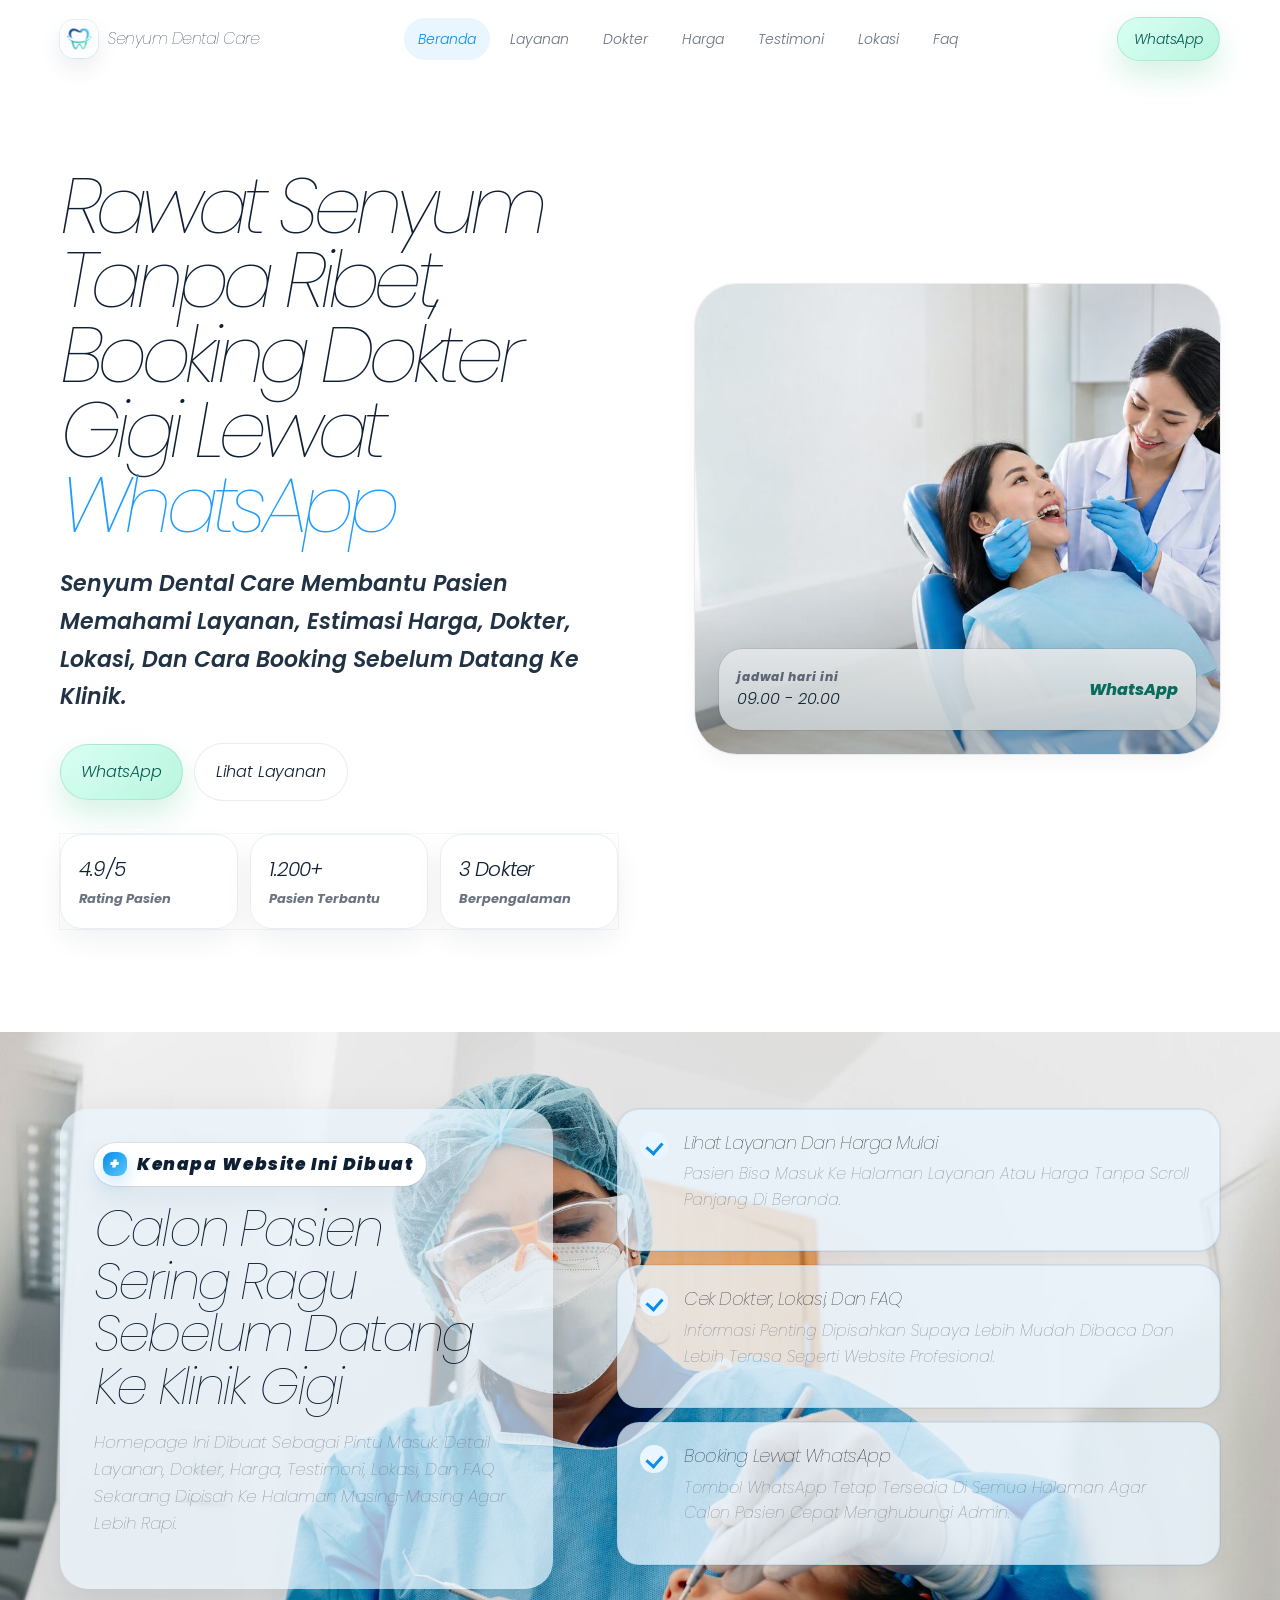
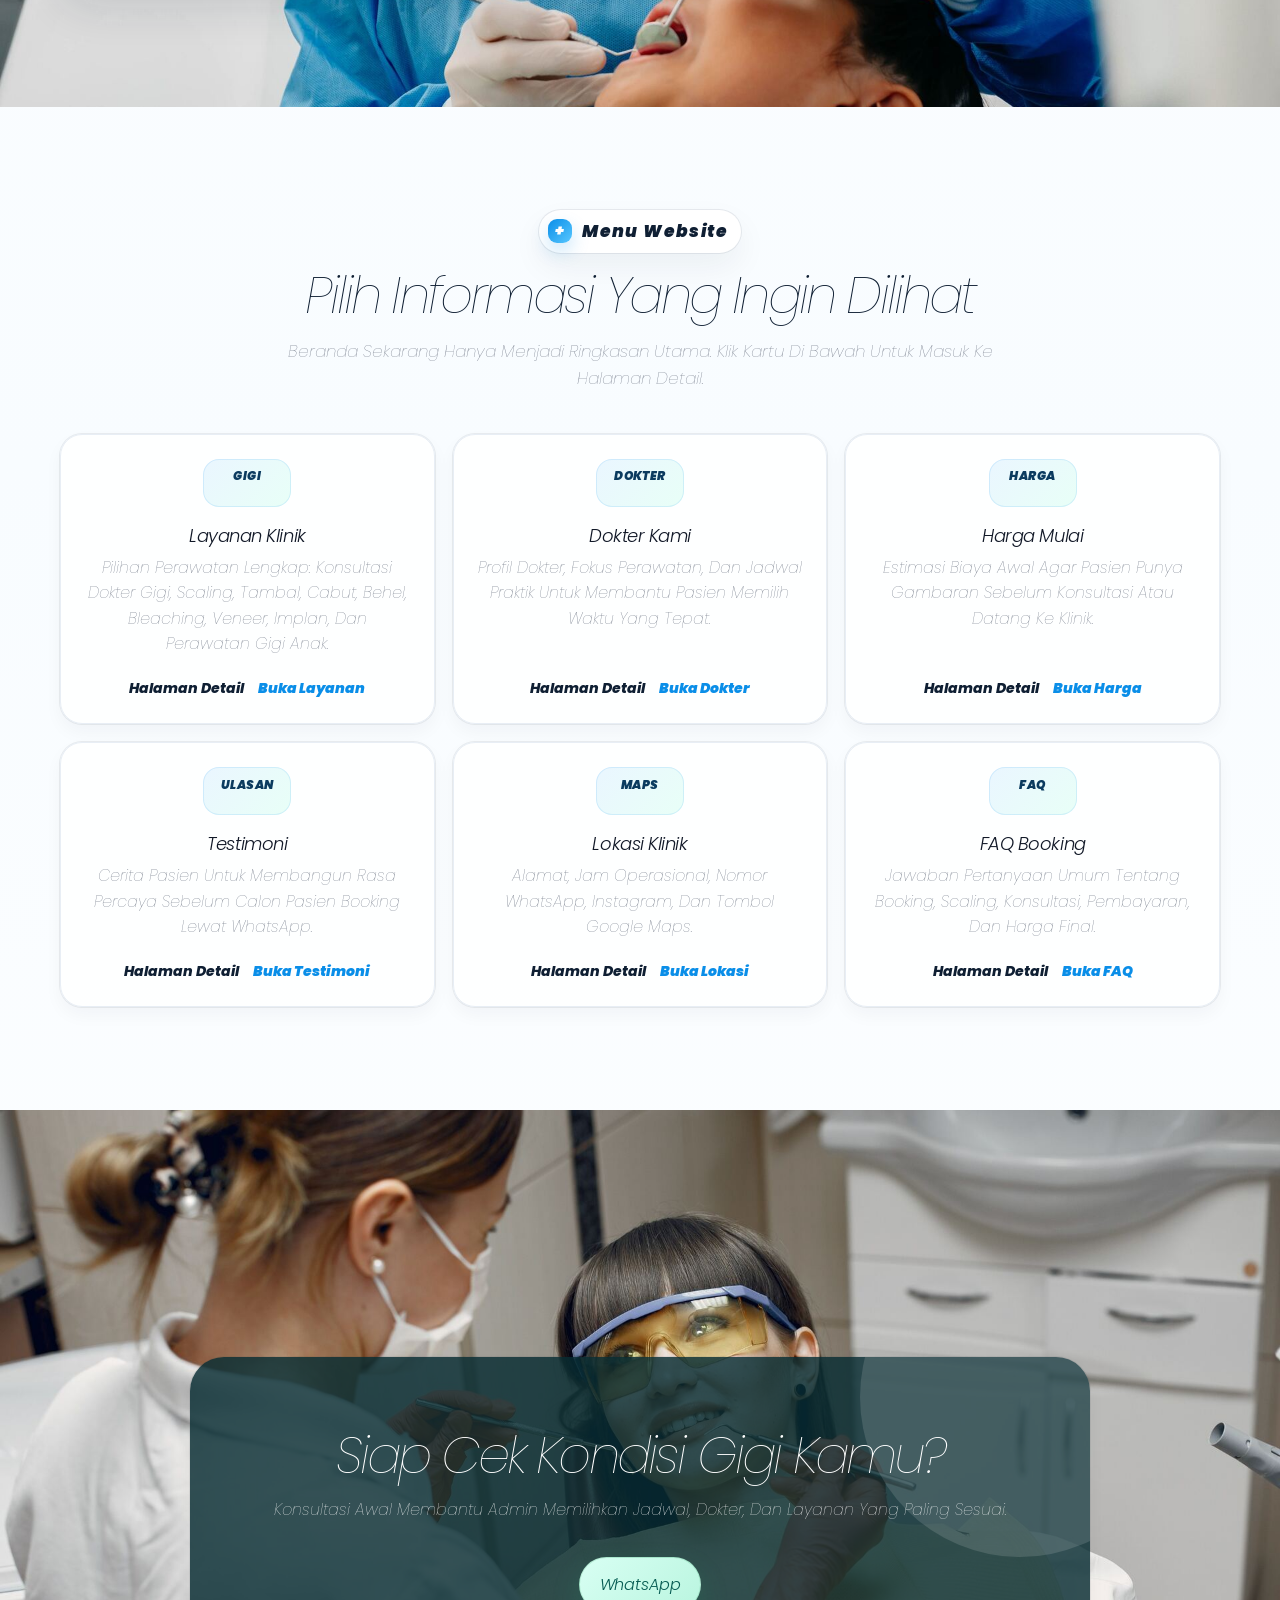
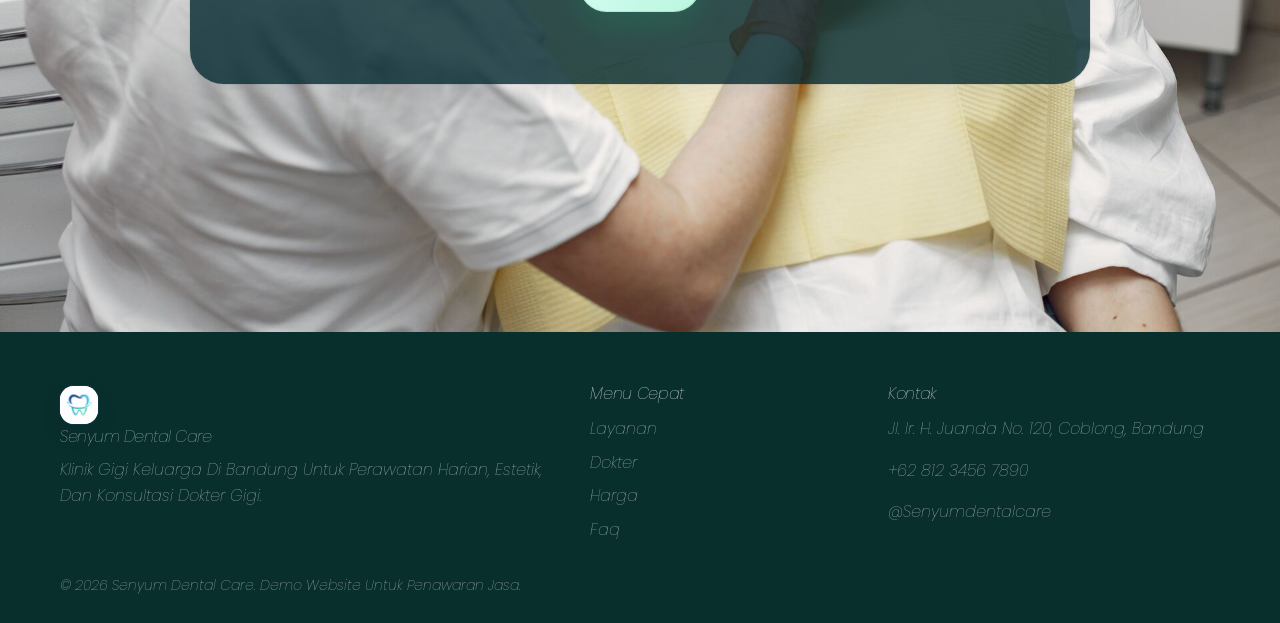
==== commit 3babbf6e: "Use Poppins italic typography and transparent navbar" ====
--- a/index.html
+++ b/index.html
@@ -3,19 +3,19 @@
 <head>
   <meta charset="utf-8">
   <meta name="viewport" content="width=device-width, initial-scale=1">
-  <title>klinik gigi senyum dental care di bandung | booking dokter gigi via whatsapp</title>
+  <title>Klinik Gigi Senyum Dental Care Di Bandung | Booking Dokter Gigi Via WhatsApp</title>
   <meta name="description" content="booking perawatan gigi di senyum dental care bandung. tersedia scaling, tambal gigi, cabut gigi, behel, bleaching, veneer, implan, dan konsultasi dokter gigi via whatsapp.">
   <meta name="theme-color" content="#0f766e">
-  <link rel="icon" type="image/png" href="/assets/logo-dental-web.png">
-  <link rel="apple-touch-icon" href="/assets/logo-dental-web.png">
+  <link rel="icon" type="image/png" href="/assets/favicon-dental-round.png">
+  <link rel="apple-touch-icon" href="/assets/favicon-dental-round.png">
   <meta property="og:type" content="website">
   <meta property="og:title" content="senyum dental care bandung | booking dokter gigi via whatsapp">
   <meta property="og:description" content="klinik gigi keluarga di bandung untuk scaling, tambal, cabut, behel, bleaching, veneer, implan, dan konsultasi dokter gigi.">
   <meta property="og:image" content="/assets/hero-dental-web.jpg">
   <link rel="preconnect" href="https://fonts.googleapis.com">
   <link rel="preconnect" href="https://fonts.gstatic.com" crossorigin>
-  <link href="https://fonts.googleapis.com/css2?family=Geist:wght@400;500;600;700;800;850&family=Manrope:wght@400;500;600;700;800&display=swap" rel="stylesheet">
-  <link rel="stylesheet" href="/style.css?v=20260612-0930">
+  <link href="https://fonts.googleapis.com/css2?family=Poppins:ital,wght@1,100;1,300&display=swap" rel="stylesheet">
+  <link rel="stylesheet" href="/style.css?v=20260613-1235">
   <style id="mobile-footer-inline-fix">
     @media (max-width: 640px) {
       .site-footer { display: block !important; visibility: visible !important; opacity: 1 !important; position: relative !important; z-index: 5 !important; overflow: visible !important; background: #092f2d !important; color: #ffffff !important; padding: 42px 0 24px !important; border-radius: 24px 24px 0 0 !important; }
@@ -232,6 +232,6 @@
     <strong>WhatsApp</strong>
   </a>
 
-  <script src="/script.js?v=20260612-0930"></script>
+  <script src="/script.js?v=20260613-1235"></script>
 </body>
 </html>
--- a/style.css
+++ b/style.css
@@ -1845,18 +1845,21 @@
 }
 .price-hero .section-head,
 .price-hero .page-hero-card {
-  background: rgba(6, 25, 43, .78);
+  background: transparent;
   color: #ffffff;
+  box-shadow: none !important;
 }
 .price-hero .section-head h1,
 .price-hero .section-head p,
 .price-hero .page-hero-card strong,
 .price-hero .page-hero-card p {
   color: #ffffff;
+  text-shadow: 0 2px 16px rgba(0, 0, 0, .42);
 }
 .price-hero .page-hero-card span {
-  background: rgba(185, 245, 223, .18);
+  background: transparent;
   color: #b9f5df;
+  padding-inline: 0;
 }
 
 @media (max-width: 640px) {
@@ -1871,3 +1874,63 @@
     background-position: 42% center;
   }
 }
+
+/* requested typography and transparent navigation */
+:root {
+  --font: "Poppins", ui-sans-serif, system-ui, -apple-system, blinkmacsystemfont, "segoe ui", sans-serif;
+}
+body,
+button,
+input {
+  font-family: var(--font);
+  font-style: italic;
+  font-weight: 100;
+}
+h1,
+h2,
+h3,
+p,
+a,
+span,
+strong,
+small,
+li,
+summary,
+button,
+input {
+  font-family: inherit;
+  font-style: italic;
+  font-weight: 100;
+}
+.brand,
+.nav-menu a,
+.btn,
+strong,
+.price-list strong,
+.stat strong,
+.doctor-card h3,
+.service-card h3,
+.testimonial-card strong,
+.faq-item button,
+.footer-brand {
+  font-weight: 300;
+}
+.site-header {
+  background: transparent !important;
+  border-bottom-color: transparent !important;
+  box-shadow: none !important;
+}
+.nav-menu {
+  background: transparent;
+}
+.nav-toggle {
+  background: transparent;
+}
+@media (max-width: 640px) {
+  .site-header {
+    background: transparent !important;
+  }
+  .nav-menu {
+    background: #ffffff;
+  }
+}
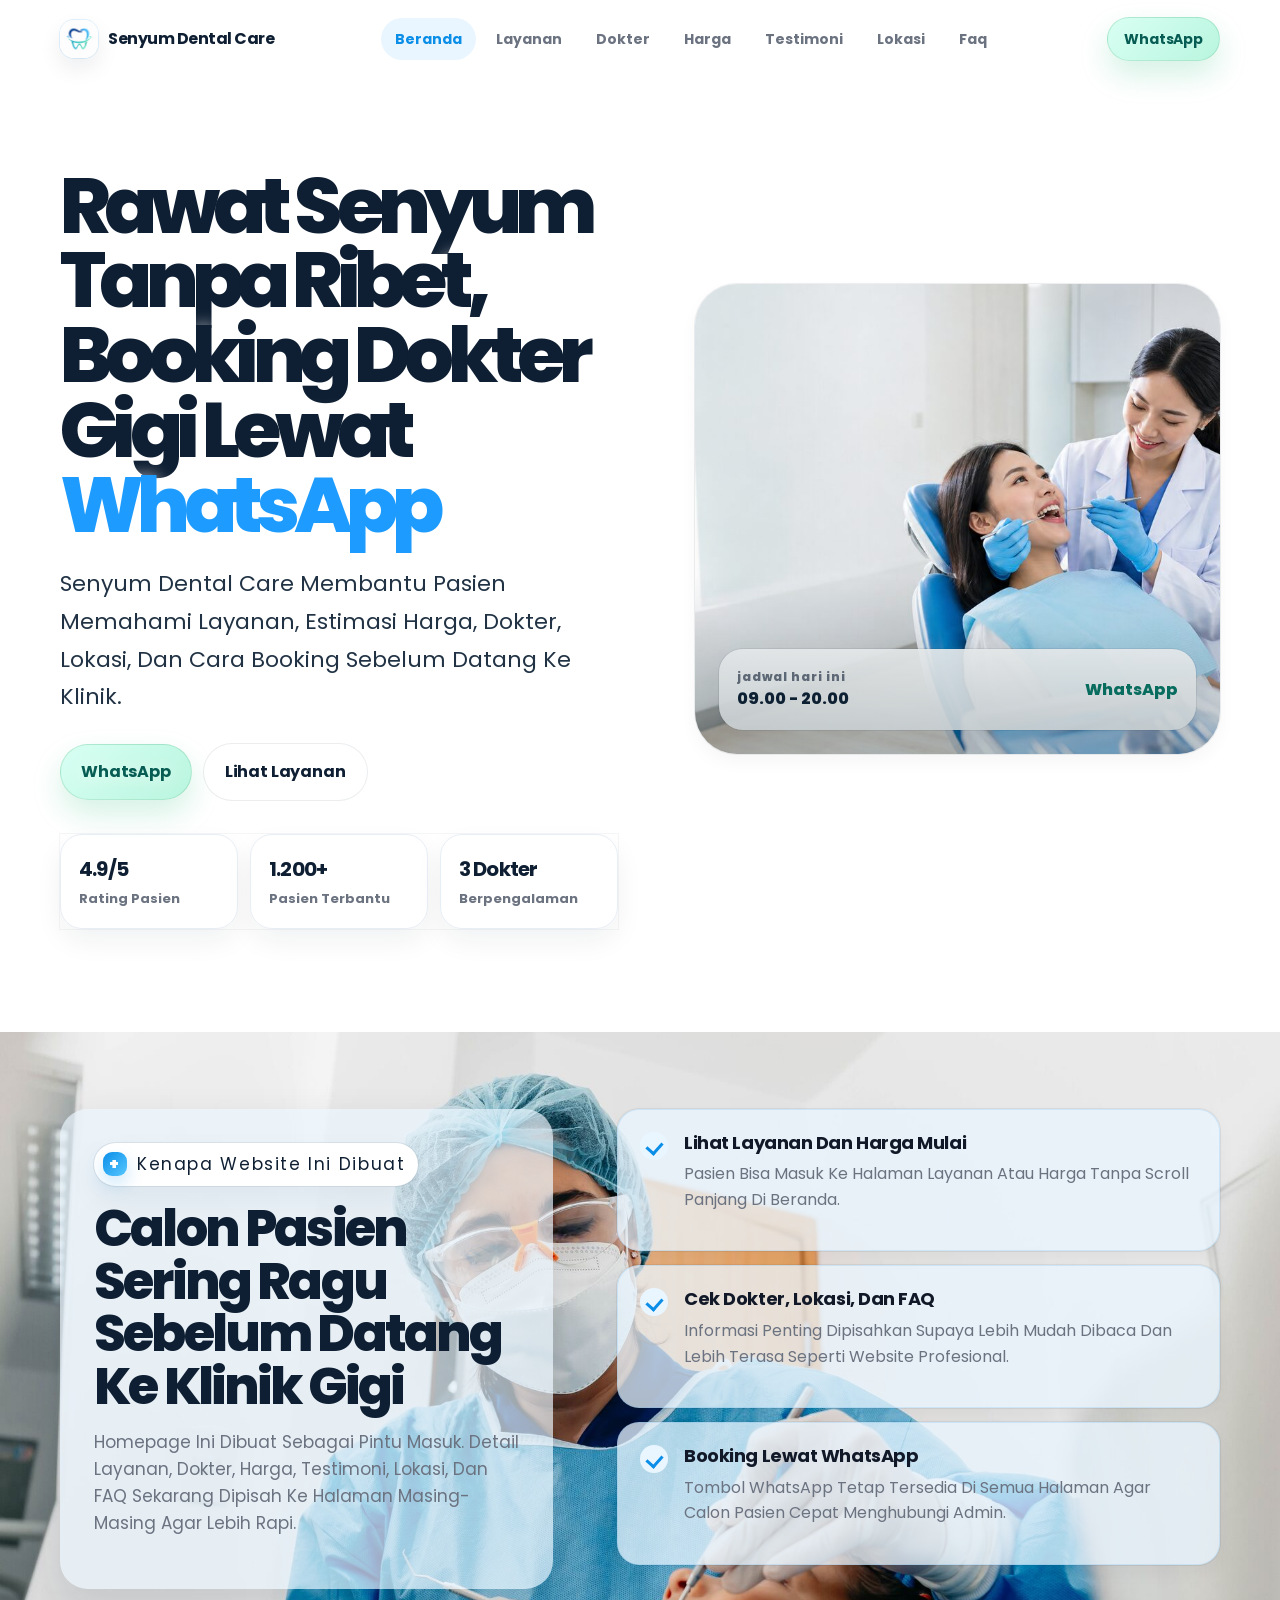
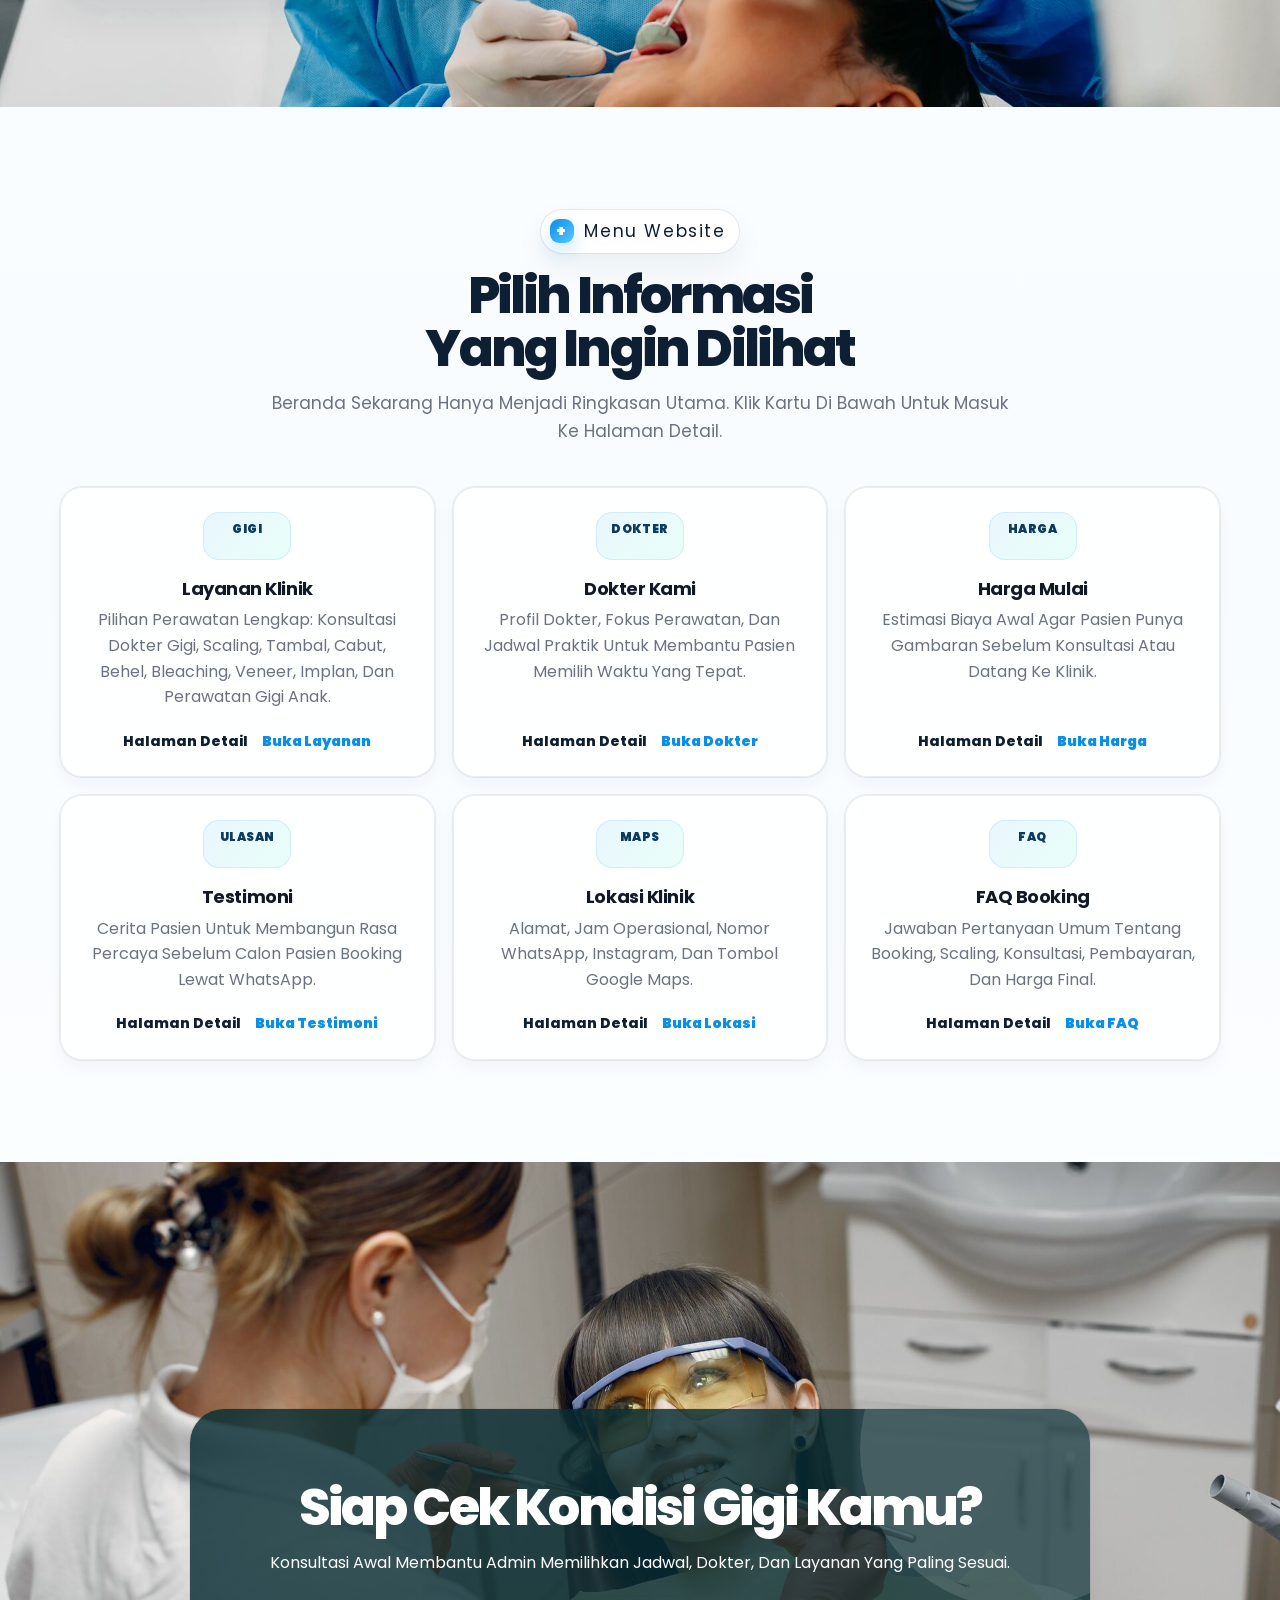
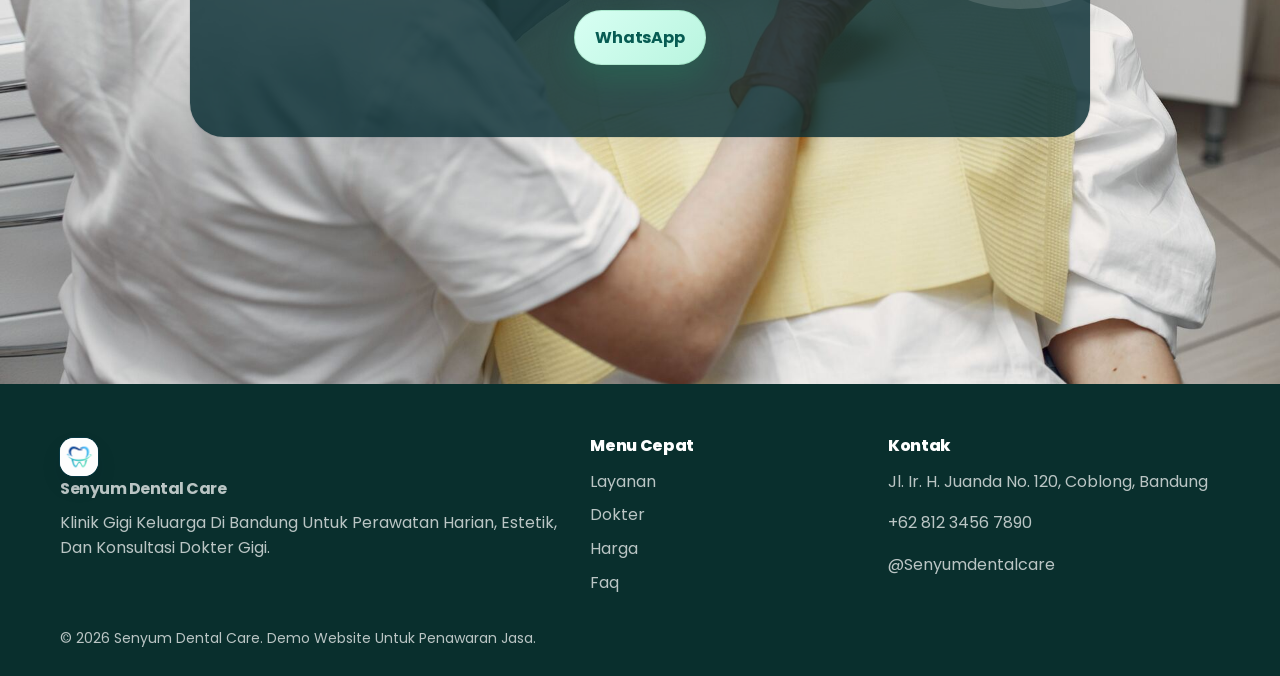
==== commit 7575a49f: "Improve Poppins typography readability" ====
--- a/index.html
+++ b/index.html
@@ -14,8 +14,8 @@
   <meta property="og:image" content="/assets/hero-dental-web.jpg">
   <link rel="preconnect" href="https://fonts.googleapis.com">
   <link rel="preconnect" href="https://fonts.gstatic.com" crossorigin>
-  <link href="https://fonts.googleapis.com/css2?family=Poppins:ital,wght@1,100;1,300&display=swap" rel="stylesheet">
-  <link rel="stylesheet" href="/style.css?v=20260613-1235">
+  <link href="https://fonts.googleapis.com/css2?family=Poppins:wght@400;500;600;700;800&display=swap" rel="stylesheet">
+  <link rel="stylesheet" href="/style.css?v=20260613-1245">
   <style id="mobile-footer-inline-fix">
     @media (max-width: 640px) {
       .site-footer { display: block !important; visibility: visible !important; opacity: 1 !important; position: relative !important; z-index: 5 !important; overflow: visible !important; background: #092f2d !important; color: #ffffff !important; padding: 42px 0 24px !important; border-radius: 24px 24px 0 0 !important; }
@@ -232,6 +232,6 @@
     <strong>WhatsApp</strong>
   </a>
 
-  <script src="/script.js?v=20260613-1235"></script>
+  <script src="/script.js?v=20260613-1245"></script>
 </body>
 </html>
--- a/style.css
+++ b/style.css
@@ -1883,8 +1883,8 @@
 button,
 input {
   font-family: var(--font);
-  font-style: italic;
-  font-weight: 100;
+  font-style: normal;
+  font-weight: 400;
 }
 h1,
 h2,
@@ -1899,8 +1899,7 @@
 button,
 input {
   font-family: inherit;
-  font-style: italic;
-  font-weight: 100;
+  font-style: normal;
 }
 .brand,
 .nav-menu a,
@@ -1913,7 +1912,27 @@
 .testimonial-card strong,
 .faq-item button,
 .footer-brand {
-  font-weight: 300;
+  font-weight: 700;
+}
+h1,
+h2,
+.hero-card strong,
+.page-hero-card strong,
+.final-card h2,
+.promo-card h2,
+.price-list strong,
+.stat strong {
+  font-weight: 800;
+}
+.section-head p,
+.hero-lead,
+.page-hero-card p,
+.service-card p,
+.doctor-card p,
+.testimonial-card p,
+.faq-answer,
+.footer-grid p {
+  font-weight: 400;
 }
 .site-header {
   background: transparent !important;
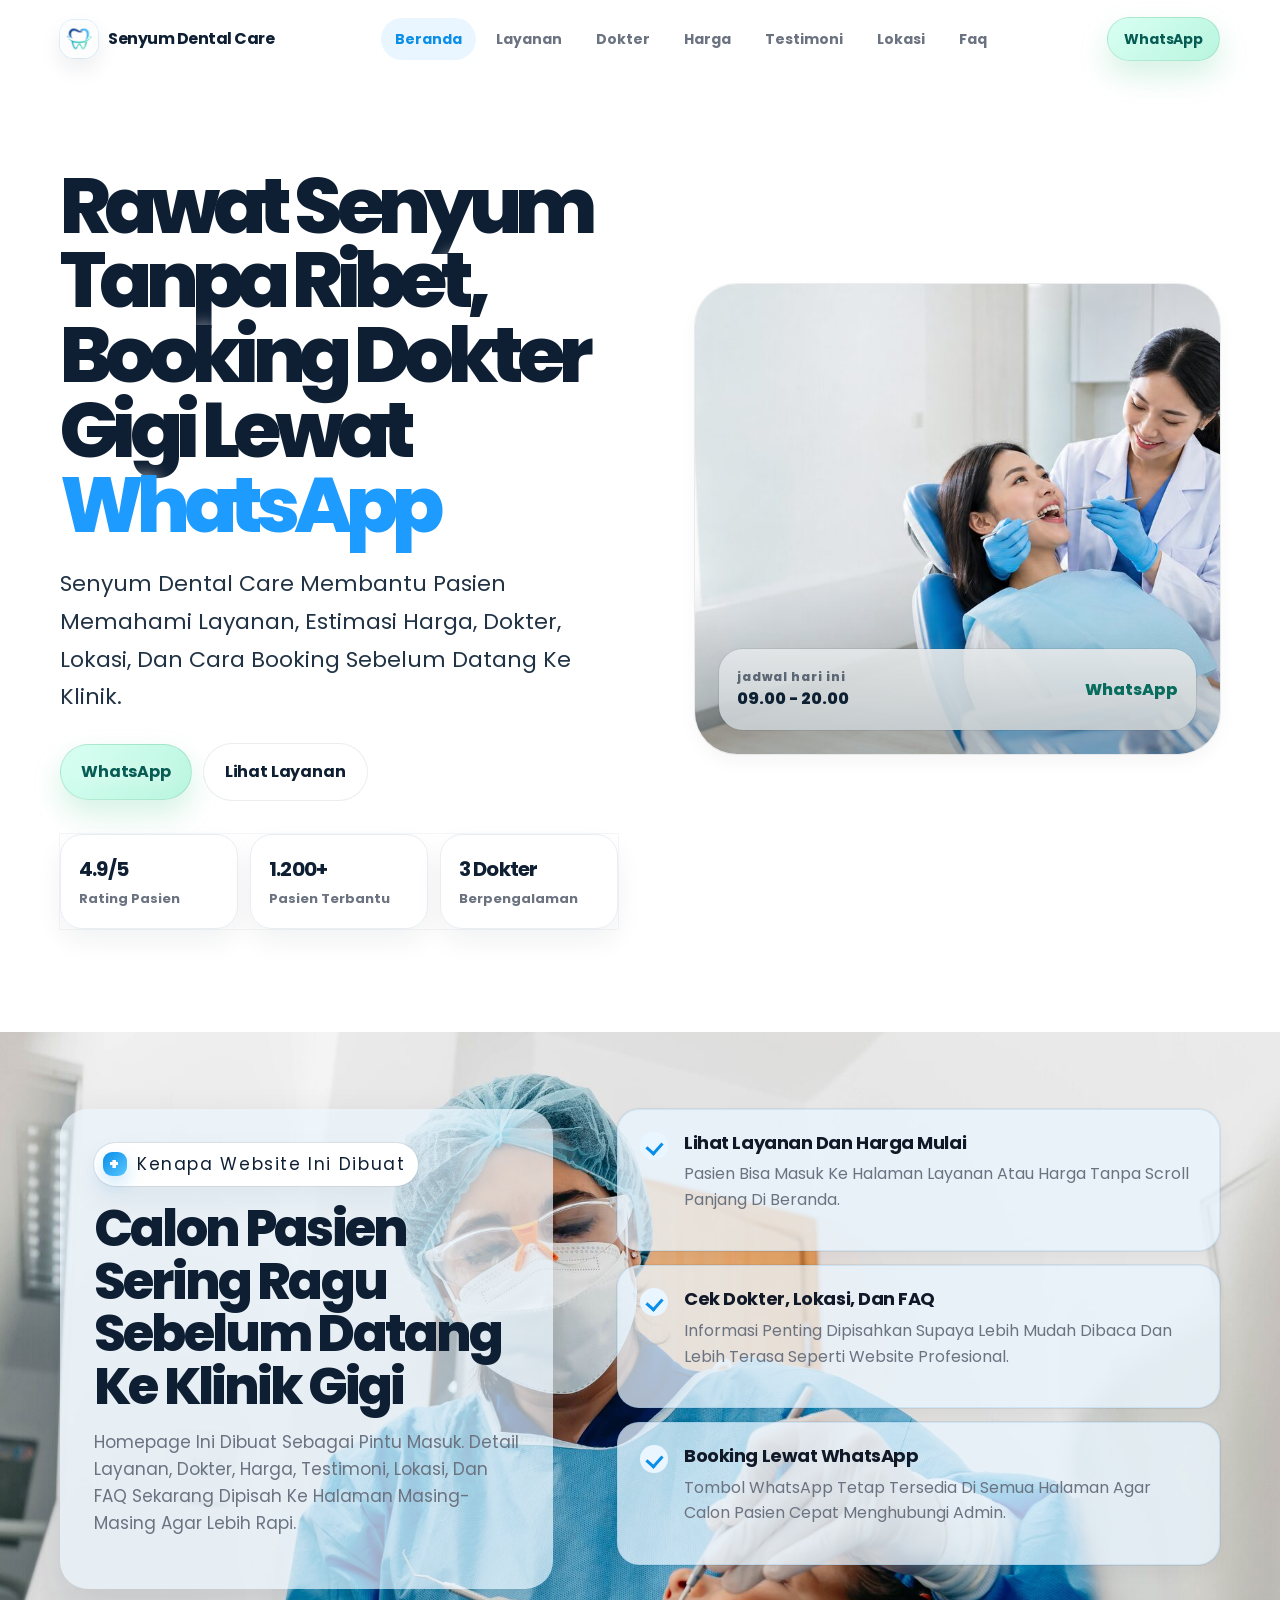
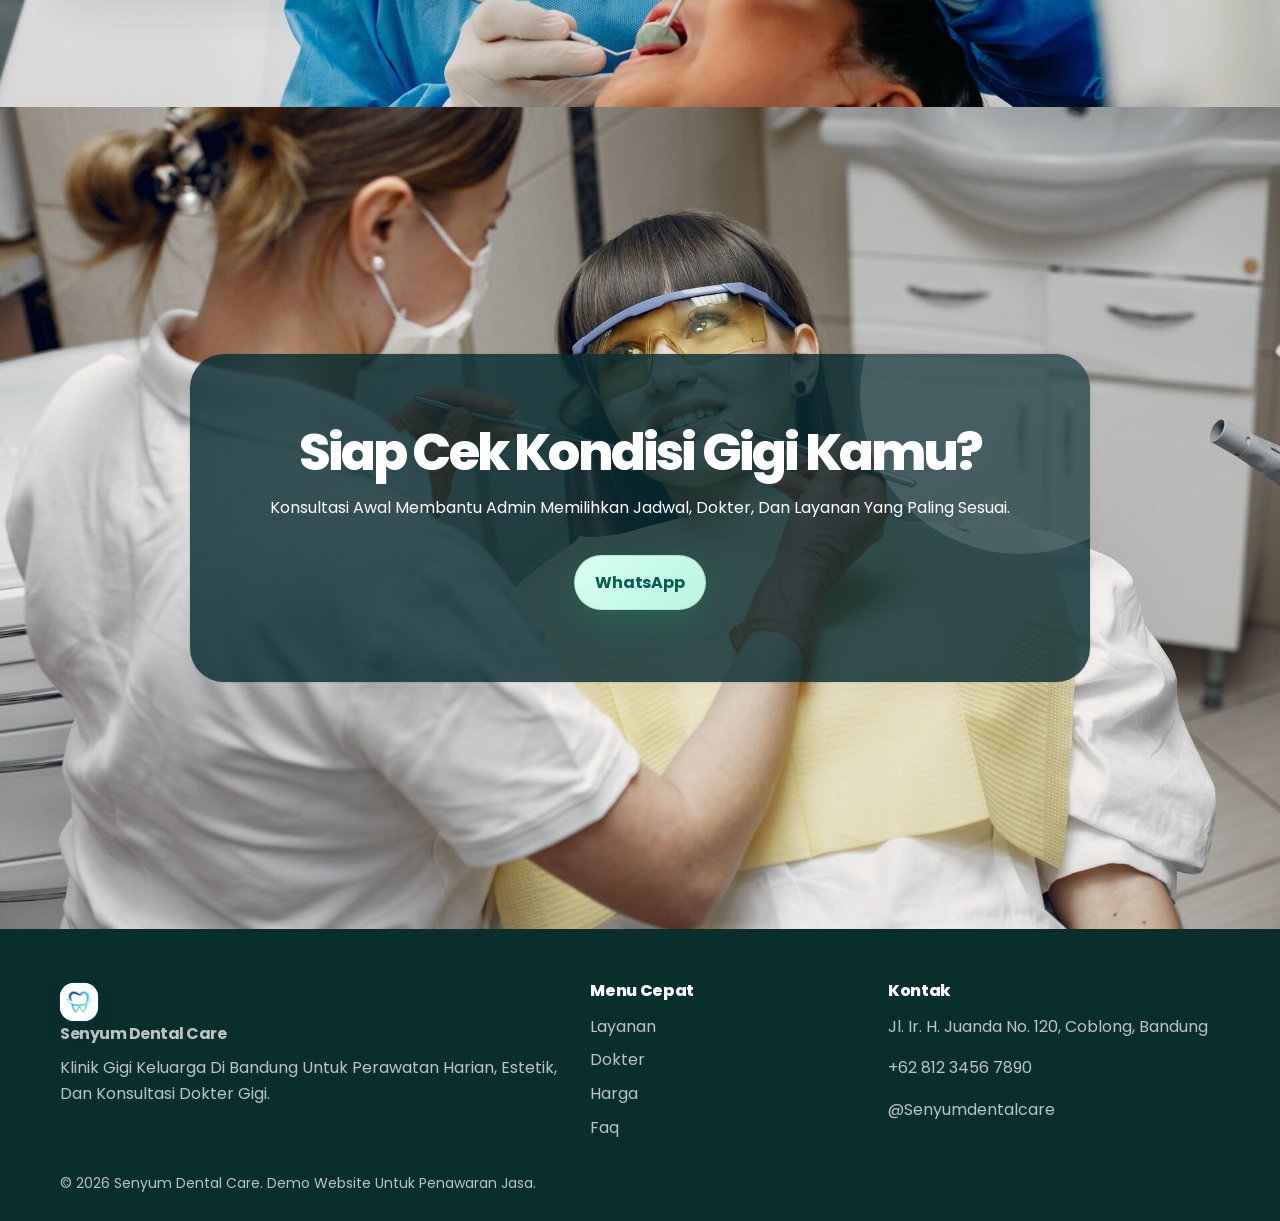
==== commit 8ea273f1: "Refine service cards layout" ====
--- a/index.html
+++ b/index.html
@@ -15,7 +15,7 @@
   <link rel="preconnect" href="https://fonts.googleapis.com">
   <link rel="preconnect" href="https://fonts.gstatic.com" crossorigin>
   <link href="https://fonts.googleapis.com/css2?family=Poppins:wght@400;500;600;700;800&display=swap" rel="stylesheet">
-  <link rel="stylesheet" href="/style.css?v=20260613-1245">
+  <link rel="stylesheet" href="/style.css?v=20260613-navscroll">
   <style id="mobile-footer-inline-fix">
     @media (max-width: 640px) {
       .site-footer { display: block !important; visibility: visible !important; opacity: 1 !important; position: relative !important; z-index: 5 !important; overflow: visible !important; background: #092f2d !important; color: #ffffff !important; padding: 42px 0 24px !important; border-radius: 24px 24px 0 0 !important; }
@@ -143,55 +143,6 @@
       </div>
     </section>
 
-    <section class="home-pages section-pad" aria-labelledby="home-pages-title">
-      <div class="container">
-        <div class="section-head reveal">
-          <p class="eyebrow">Menu Website</p>
-          <h2 id="home-pages-title">Pilih informasi yang ingin dilihat</h2>
-          <p>Beranda sekarang hanya menjadi ringkasan utama. Klik kartu di bawah untuk masuk ke halaman detail.</p>
-        </div>
-
-        <div class="service-grid">
-          <article class="service-card reveal">
-            <span class="service-icon">LY</span>
-            <h3>Layanan Klinik</h3>
-            <p>Pilihan perawatan lengkap: konsultasi dokter gigi, scaling, tambal, cabut, behel, bleaching, veneer, implan, dan perawatan gigi anak.</p>
-            <div class="card-bottom"><span>Halaman Detail</span><a href="/layanan/">Buka Layanan</a></div>
-          </article>
-          <article class="service-card reveal">
-            <span class="service-icon">DR</span>
-            <h3>Dokter Kami</h3>
-            <p>Profil dokter, fokus perawatan, dan jadwal praktik untuk membantu pasien memilih waktu yang tepat.</p>
-            <div class="card-bottom"><span>Halaman Detail</span><a href="/dokter/">Buka Dokter</a></div>
-          </article>
-          <article class="service-card reveal">
-            <span class="service-icon">HG</span>
-            <h3>Harga Mulai</h3>
-            <p>Estimasi biaya awal agar pasien punya gambaran sebelum konsultasi atau datang ke klinik.</p>
-            <div class="card-bottom"><span>Halaman Detail</span><a href="/harga/">Buka Harga</a></div>
-          </article>
-          <article class="service-card reveal">
-            <span class="service-icon">TS</span>
-            <h3>Testimoni</h3>
-            <p>Cerita pasien untuk membangun rasa percaya sebelum calon pasien booking lewat WhatsApp.</p>
-            <div class="card-bottom"><span>Halaman Detail</span><a href="/testimoni/">Buka Testimoni</a></div>
-          </article>
-          <article class="service-card reveal">
-            <span class="service-icon">LK</span>
-            <h3>Lokasi Klinik</h3>
-            <p>Alamat, jam operasional, nomor WhatsApp, Instagram, dan tombol Google Maps.</p>
-            <div class="card-bottom"><span>Halaman Detail</span><a href="/lokasi/">Buka Lokasi</a></div>
-          </article>
-          <article class="service-card reveal">
-            <span class="service-icon">FQ</span>
-            <h3>FAQ Booking</h3>
-            <p>Jawaban pertanyaan umum tentang booking, scaling, konsultasi, pembayaran, dan harga final.</p>
-            <div class="card-bottom"><span>Halaman Detail</span><a href="/faq/">Buka FAQ</a></div>
-          </article>
-        </div>
-      </div>
-    </section>
-
     <section class="final-cta home-final-cta section-pad" aria-labelledby="final-title">
       <div class="container final-card reveal">
         <p class="eyebrow">Konsultasi Awal</p>
@@ -232,6 +183,6 @@
     <strong>WhatsApp</strong>
   </a>
 
-  <script src="/script.js?v=20260613-1245"></script>
+  <script src="/script.js?v=20260613-navscroll"></script>
 </body>
 </html>
--- a/style.css
+++ b/style.css
@@ -412,26 +412,30 @@
   min-height: 244px;
   display: flex;
   flex-direction: column;
-  padding: 24px;
+  padding: 0;
+  overflow: hidden;
   border-radius: var(--radius-md);
   transition: transform .2s ease, box-shadow .2s ease, border-color .2s ease;
 }
 .service-card:hover { transform: translatey(-4px); border-color: rgba(15,118,110,.28); box-shadow: var(--shadow-md); }
-.service-icon {
-  width: 48px;
-  height: 48px;
-  display: grid;
-  place-items: center;
-  margin-bottom: 18px;
-  border-radius: 18px;
-  background: linear-gradient(145deg, #e9fbf6, #d5f4ee);
-  color: var(--primary-dark);
-  font-size: 12px;
-  font-weight: 900;
-  letter-spacing: .08em;
-  text-transform: uppercase;
-}
-.service-card p { margin-bottom: 20px; }
+.service-photo {
+  width: 100%;
+  aspect-ratio: 4 / 3;
+  object-fit: cover;
+  display: block;
+  border-radius: var(--radius-md) var(--radius-md) 0 0;
+  background: #e8f4f1;
+}
+.service-card h3 {
+  padding: 22px 24px 0;
+}
+.service-card p {
+  padding: 0 24px;
+  margin: 10px 0 24px;
+}
+.service-card .card-bottom {
+  margin: auto 24px 24px;
+}
 .card-bottom { margin-top: auto; display: flex; justify-content: space-between; gap: 14px; align-items: center; }
 .card-bottom span { color: var(--navy); font-size: 14px; font-weight: 800; }
 .card-bottom a { color: var(--primary); font-size: 14px; font-weight: 900; }
@@ -1072,29 +1076,6 @@
   background: linear-gradient(135deg, #0b3b5f, #16b86f);
   box-shadow: 0 8px 18px rgba(15, 31, 51, .14);
 }
-.service-icon {
-  width: auto;
-  min-width: 56px;
-  padding-inline: 13px;
-  border-radius: 16px;
-  background: linear-gradient(135deg, #eaf6ff 0%, #e8fff7 100%);
-  color: #0b3b5f;
-  box-shadow: inset 0 0 0 1px rgba(10, 142, 232, .12);
-}
-.home-pages .service-card:nth-child(1) .service-icon::before { content: "Gigi"; }
-.home-pages .service-card:nth-child(2) .service-icon::before { content: "Dokter"; }
-.home-pages .service-card:nth-child(3) .service-icon::before { content: "Harga"; }
-.home-pages .service-card:nth-child(4) .service-icon::before { content: "Ulasan"; }
-.home-pages .service-card:nth-child(5) .service-icon::before { content: "Maps"; }
-.home-pages .service-card:nth-child(6) .service-icon::before { content: "FAQ"; }
-.home-pages .service-icon {
-  font-size: 0;
-}
-.home-pages .service-icon::before {
-  font-size: 12px;
-  font-weight: 900;
-  letter-spacing: .04em;
-}
 .pricing-shell {
   border: 0;
   background:
@@ -1160,9 +1141,6 @@
   }
   .brand-mark::before {
     font-size: 11px;
-  }
-  .home-pages .service-icon {
-    min-width: 62px;
   }
 }
 
@@ -1696,26 +1674,6 @@
   background: linear-gradient(135deg, #0a8ee8 0%, #57c7ff 100%) !important;
   box-shadow: 0 8px 18px rgba(10, 142, 232, .22) !important;
 }
-.home-pages .service-card {
-  align-items: center;
-  text-align: center;
-}
-.home-pages .service-icon {
-  min-width: 88px;
-  justify-content: center;
-  margin-inline: auto;
-  text-align: center;
-}
-.home-pages .service-icon::before {
-  display: block;
-  width: 100%;
-  text-align: center;
-}
-.home-pages .card-bottom {
-  width: 100%;
-  justify-content: center;
-  text-align: center;
-}
 .footer-bottom {
   margin-top: 24px;
   padding-top: 0;
@@ -1723,13 +1681,6 @@
 }
 
 @media (max-width: 640px) {
-  .home-pages .service-card {
-    align-items: center;
-  }
-  .home-pages .card-bottom {
-    align-items: center;
-    flex-direction: column;
-  }
   .footer-bottom {
     margin-top: 18px !important;
     padding-top: 0 !important;
@@ -1953,3 +1904,18 @@
     background: #ffffff;
   }
 }
+
+/* mobile scroll behavior: hide header while scrolling down, reveal on scroll up */
+@media (max-width: 768px) {
+  .site-header {
+    z-index: 120;
+    transform: translateY(0);
+    transition: transform 260ms ease, box-shadow 260ms ease;
+    will-change: transform;
+  }
+
+  body.is-nav-hidden:not(.menu-open) .site-header {
+    transform: translateY(-110%);
+    box-shadow: none !important;
+  }
+}
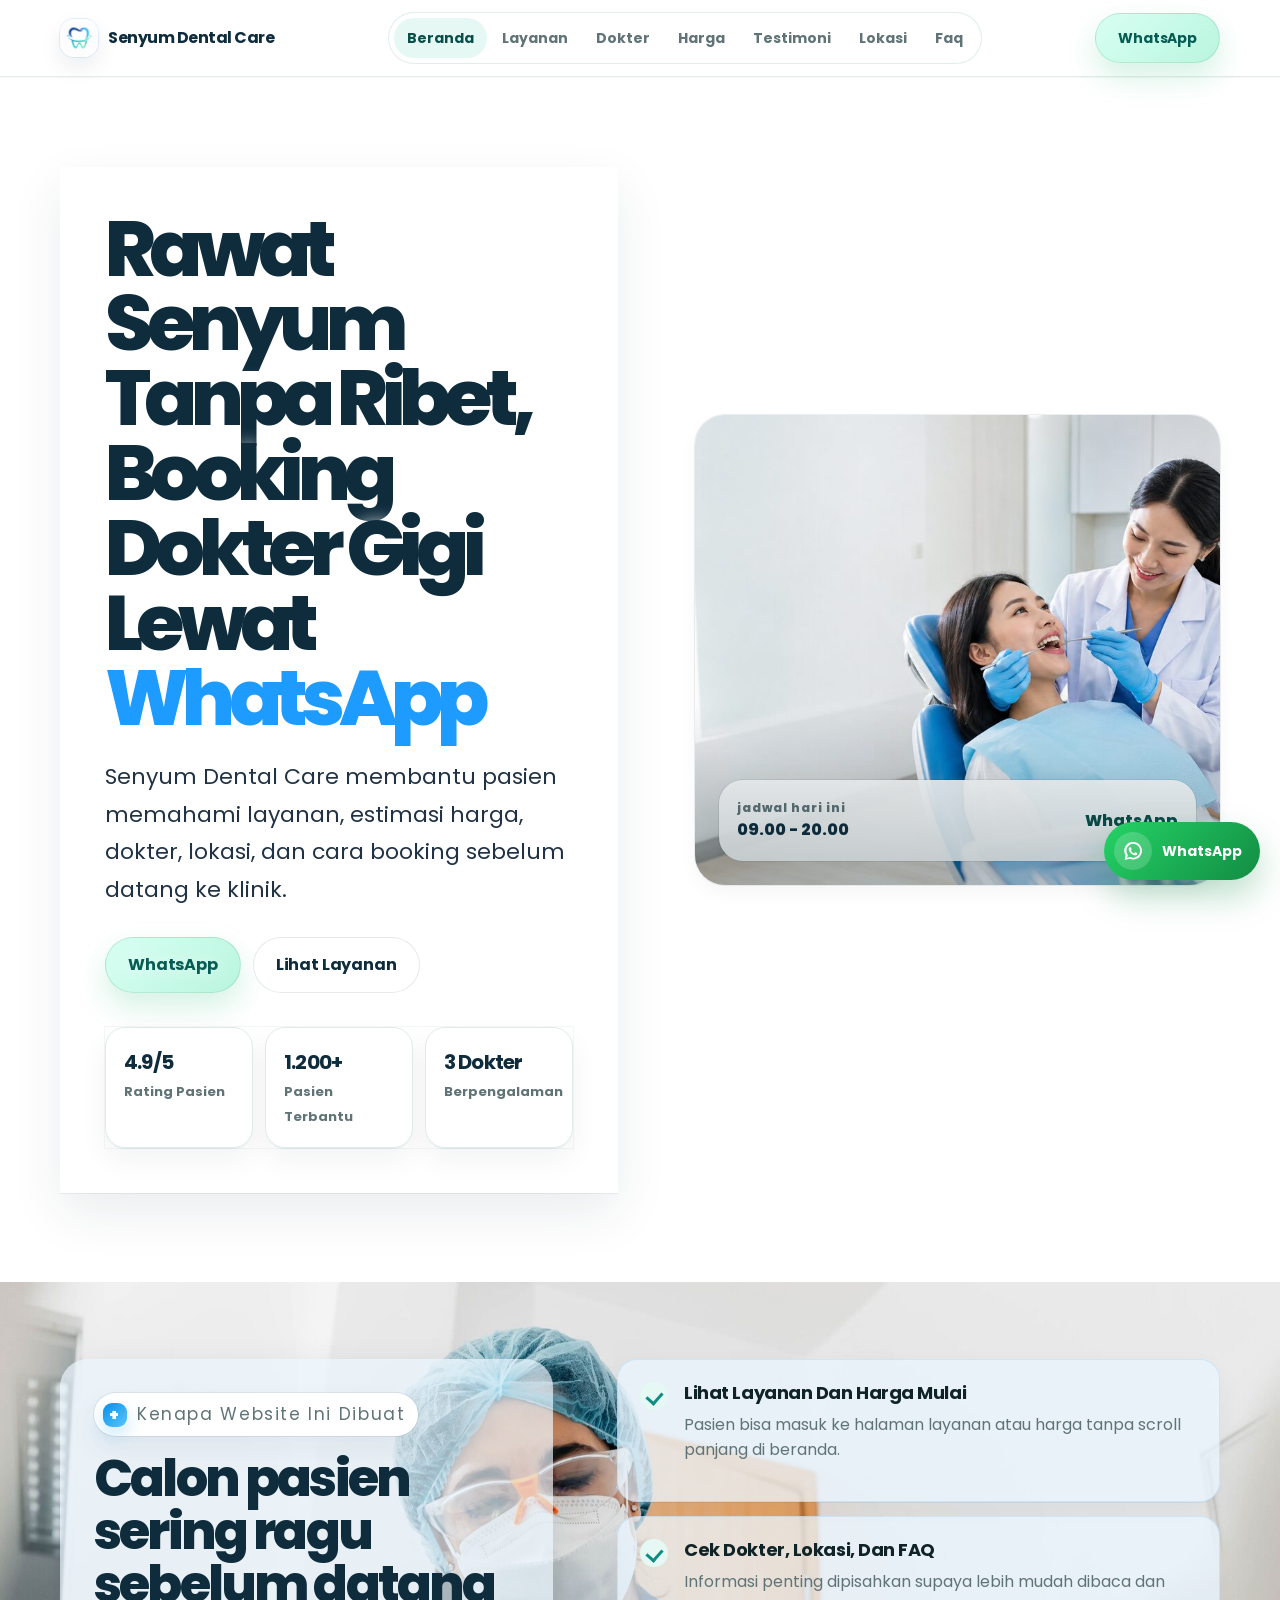
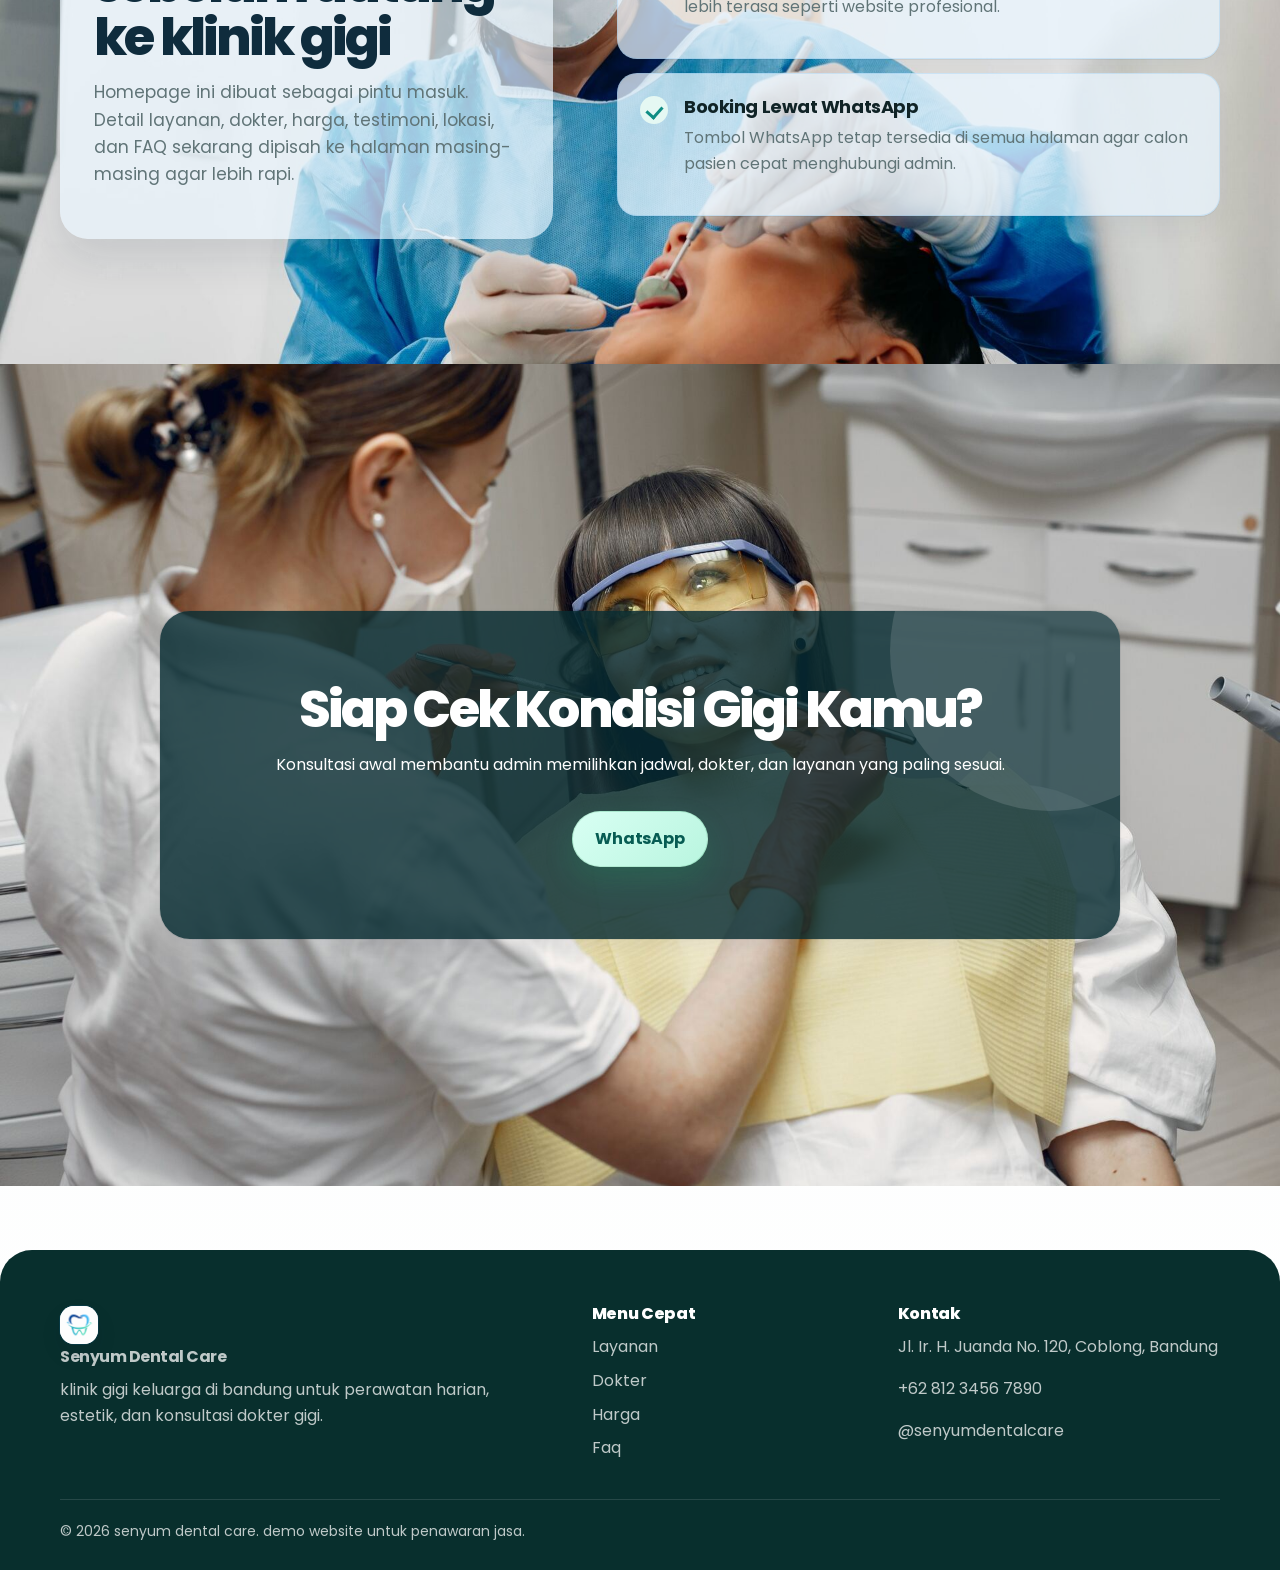
==== commit 80af23d0: "Refine site aesthetics and WhatsApp button" ====
--- a/index.html
+++ b/index.html
@@ -15,19 +15,7 @@
   <link rel="preconnect" href="https://fonts.googleapis.com">
   <link rel="preconnect" href="https://fonts.gstatic.com" crossorigin>
   <link href="https://fonts.googleapis.com/css2?family=Poppins:wght@400;500;600;700;800&display=swap" rel="stylesheet">
-  <link rel="stylesheet" href="/style.css?v=20260613-navscroll">
-  <style id="mobile-footer-inline-fix">
-    @media (max-width: 640px) {
-      .site-footer { display: block !important; visibility: visible !important; opacity: 1 !important; position: relative !important; z-index: 5 !important; overflow: visible !important; background: #092f2d !important; color: #ffffff !important; padding: 42px 0 24px !important; border-radius: 24px 24px 0 0 !important; }
-      .site-footer *, .site-footer *::before, .site-footer *::after { visibility: visible !important; opacity: 1 !important; }
-      .site-footer .container { display: block !important; width: min(100% - 32px, var(--container)) !important; }
-      .site-footer .footer-grid { display: grid !important; grid-template-columns: 1fr !important; gap: 24px !important; }
-      .site-footer .footer-brand, .site-footer .brand { display: inline-flex !important; color: #ffffff !important; }
-      .site-footer h2 { display: block !important; color: #ffffff !important; font-size: 15px !important; line-height: 1.25 !important; margin: 0 0 10px !important; }
-      .site-footer p, .site-footer a { display: block !important; position: static !important; color: rgba(255,255,255,.78) !important; font-size: 15px !important; line-height: 1.55 !important; margin: 0 0 8px !important; }
-      .site-footer .footer-bottom { display: block !important; margin-top: 20px !important; padding-top: 18px !important; border-top: 0 !important; }
-    }
-  </style>
+  <link rel="stylesheet" href="/style.css?v=20260613-aesthetic">
 </head>
 <body>
   <a class="skip-link" href="#main">lewati ke konten utama</a>
@@ -179,10 +167,10 @@
   </footer>
 
   <a class="sticky-whatsapp js-whatsapp" href="#" aria-label="WhatsApp">
-    <span>WA</span>
+    <span class="wa-icon" aria-hidden="true"><svg viewBox="0 0 32 32" focusable="false"><path d="M16 4a11.6 11.6 0 0 0-9.9 17.7L4.8 28l6.5-1.7A11.7 11.7 0 1 0 16 4Zm0 2.3a9.4 9.4 0 0 1 8 14.3 9.4 9.4 0 0 1-11.7 3.5l-.4-.2-3.8 1 1-3.7-.3-.4A9.4 9.4 0 0 1 16 6.3Zm-4.1 4.8c-.2 0-.5.1-.7.4-.3.3-1 1-1 2.3s1 2.7 1.1 2.9c.1.2 2 3.2 4.9 4.3 2.4 1 2.9.8 3.4.7.5-.1 1.7-.7 1.9-1.4.2-.7.2-1.3.2-1.4-.1-.1-.2-.2-.5-.4l-1.8-.9c-.3-.1-.5-.2-.7.2l-.9 1.1c-.2.2-.3.3-.6.1-.3-.1-1.2-.4-2.3-1.4-.9-.8-1.4-1.7-1.6-2-.2-.3 0-.5.1-.6l.4-.5c.1-.2.2-.3.3-.5.1-.2 0-.4 0-.5l-.8-1.9c-.2-.4-.4-.5-.7-.5h-.6Z" fill="currentColor"/></svg></span>
     <strong>WhatsApp</strong>
   </a>
 
-  <script src="/script.js?v=20260613-navscroll"></script>
+  <script src="/script.js?v=20260613-aesthetic"></script>
 </body>
 </html>
--- a/style.css
+++ b/style.css
@@ -464,7 +464,14 @@
   border-radius: var(--radius-md);
   background: white;
 }
-.doctor-card img { width: 100%; aspect-ratio: 1 / .82; object-fit: cover; background: var(--surface-soft); }
+.doctor-card img {
+  width: 100%;
+  aspect-ratio: 4 / 5;
+  object-fit: cover;
+  object-position: center 18%;
+  display: block;
+  background: var(--surface-soft);
+}
 .doctor-card div { padding: 22px; }
 .badge {
   display: inline-flex;
@@ -690,8 +697,20 @@
   font-size: 12px;
 }
 
-.reveal { opacity: 1; transform: none; }
-.reveal.is-visible { opacity: 1; transform: none; }
+.reveal {
+  opacity: 0;
+  transform: translate3d(0, 14px, 0);
+  transition:
+    opacity .42s ease,
+    transform .42s cubic-bezier(.2, .8, .2, 1);
+  transition-delay: var(--reveal-delay, 0ms);
+  will-change: opacity, transform;
+}
+.reveal.is-visible {
+  opacity: 1;
+  transform: translate3d(0, 0, 0);
+  will-change: auto;
+}
 
 @media (max-width: 980px) {
   .nav-cta { display: none; }
@@ -1919,3 +1938,435 @@
     box-shadow: none !important;
   }
 }
+
+/* aesthetic structure refresh: clean clinic layout, low-cost paint */
+:root {
+  --bg: #f7fbfa;
+  --surface-soft: #f1faf7;
+  --ink: #102326;
+  --muted: #607477;
+  --line: #dfecea;
+  --primary: #0f8d84;
+  --primary-dark: #0a4f49;
+  --primary-soft: #e5f8f3;
+  --navy: #0f2c3d;
+  --shadow-sm: 0 1px 0 rgba(15, 44, 61, .06), 0 12px 28px rgba(15, 44, 61, .055);
+  --shadow-md: 0 1px 0 rgba(15, 44, 61, .07), 0 20px 48px rgba(15, 44, 61, .085);
+  --radius-sm: 12px;
+  --radius-md: 20px;
+  --radius-lg: 30px;
+  --section: clamp(68px, 7vw, 112px);
+}
+
+body {
+  background:
+    linear-gradient(180deg, #ffffff 0%, #f7fbfa 38%, #ffffff 100%);
+  color: var(--ink);
+  text-transform: none;
+}
+
+.site-header {
+  background: rgba(255, 255, 255, .92) !important;
+  border-bottom: 1px solid rgba(223, 236, 234, .9) !important;
+  box-shadow: 0 1px 0 rgba(15, 44, 61, .04) !important;
+}
+
+.nav {
+  min-height: 76px;
+}
+
+.nav-menu {
+  gap: 2px;
+  padding: 5px;
+  border: 1px solid rgba(223, 236, 234, .9);
+  background: rgba(255, 255, 255, .8);
+}
+
+.nav-menu a {
+  padding: 9px 13px;
+}
+
+.nav-menu a:hover,
+.nav-menu a:focus-visible,
+.nav-menu a.is-active {
+  color: var(--primary-dark);
+  background: var(--primary-soft);
+}
+
+.btn {
+  min-height: 50px;
+  padding-inline: 22px;
+}
+
+.btn-primary {
+  color: #ffffff;
+  background: linear-gradient(135deg, #16b86f, #0f8d84);
+  border-color: transparent;
+  box-shadow: 0 14px 30px rgba(15, 141, 132, .18);
+}
+
+.btn-primary:hover {
+  box-shadow: 0 18px 38px rgba(15, 141, 132, .24);
+}
+
+.btn-ghost {
+  border-color: rgba(15, 44, 61, .1);
+  box-shadow: none;
+}
+
+.hero-copy {
+  max-width: 700px;
+  padding: clamp(24px, 4vw, 44px);
+  border: 1px solid rgba(255, 255, 255, .82);
+  background: rgba(255, 255, 255, .84);
+  box-shadow: var(--shadow-md);
+}
+
+.hero-card,
+.page-hero-card,
+.pricing-shell,
+.map-card,
+.promo-card,
+.final-card {
+  border-radius: var(--radius-lg);
+}
+
+.page-hero {
+  padding-top: clamp(48px, 7vw, 92px);
+}
+
+.page-hero-card {
+  background: linear-gradient(145deg, #ffffff, #f1faf7);
+}
+
+.section-head {
+  margin-bottom: clamp(28px, 4vw, 48px);
+}
+
+.section-head h2 {
+  max-width: 760px;
+  margin-inline: auto;
+}
+
+.section-head.left h2 {
+  margin-inline: 0;
+}
+
+.section-head p,
+.page-hero-card p,
+.service-card p,
+.doctor-card p,
+.testimonial-card p,
+.faq-answer p {
+  color: var(--muted);
+}
+
+.service-grid,
+.doctor-grid {
+  gap: clamp(16px, 2vw, 24px);
+}
+
+.service-card,
+.doctor-card,
+.testimonial-card,
+.faq-item,
+.step-card,
+.price-list div,
+.problem-list article {
+  border-color: rgba(223, 236, 234, .95);
+  background: rgba(255, 255, 255, .96);
+  box-shadow: var(--shadow-sm) !important;
+}
+
+.service-card,
+.doctor-card,
+.testimonial-card,
+.faq-item,
+.step-card,
+.price-list div {
+  transition:
+    transform .16s ease,
+    box-shadow .16s ease,
+    border-color .16s ease;
+}
+
+@media (hover: hover) {
+  .service-card:hover,
+  .doctor-card:hover,
+  .testimonial-card:hover,
+  .price-list div:hover {
+    transform: translate3d(0, -3px, 0);
+    border-color: rgba(15, 141, 132, .22);
+    box-shadow: var(--shadow-md) !important;
+  }
+}
+
+.service-photo {
+  aspect-ratio: 16 / 11;
+}
+
+.service-card h3,
+.service-card p {
+  padding-inline: 22px;
+}
+
+.service-card h3 {
+  padding-top: 20px;
+}
+
+.service-card .card-bottom {
+  margin: auto 22px 22px;
+  padding-top: 16px;
+  border-top: 1px solid rgba(223, 236, 234, .9);
+}
+
+.card-bottom a,
+.mini-link.js-whatsapp {
+  color: var(--primary-dark);
+}
+
+.doctor-card img {
+  aspect-ratio: 4 / 5;
+  object-position: center 16%;
+}
+
+.doctor-card div {
+  padding: 22px;
+}
+
+.badge,
+.price-list span {
+  letter-spacing: .04em;
+  text-transform: uppercase;
+}
+
+.step-card {
+  min-height: 188px;
+}
+
+.step-card span {
+  width: 42px;
+  height: 42px;
+  display: grid;
+  place-items: center;
+  margin-bottom: 22px;
+  border-radius: 14px;
+  color: var(--primary-dark);
+  background: var(--primary-soft);
+}
+
+.testimonial-grid {
+  column-gap: 20px;
+}
+
+.testimonial-card {
+  padding: 26px;
+}
+
+.faq-list {
+  gap: 14px;
+}
+
+.faq-item button {
+  padding: 20px 22px;
+}
+
+.promo-card,
+.final-card {
+  background:
+    linear-gradient(135deg, rgba(10, 79, 73, .96), rgba(15, 141, 132, .94)),
+    #0a4f49;
+}
+
+.final-card {
+  max-width: 960px;
+}
+
+.site-footer {
+  margin-top: clamp(34px, 5vw, 64px);
+  padding: 56px 0 28px;
+  border-radius: 32px 32px 0 0;
+  background: #082f2d;
+}
+
+.footer-grid {
+  align-items: start;
+  gap: clamp(24px, 4vw, 48px);
+}
+
+.site-footer h2 {
+  margin-bottom: 12px;
+  color: #ffffff;
+}
+
+.site-footer p,
+.site-footer a {
+  color: rgba(255, 255, 255, .74);
+}
+
+.footer-bottom {
+  margin-top: 30px;
+  padding-top: 20px;
+  border-top: 1px solid rgba(255, 255, 255, .12) !important;
+}
+
+.sticky-whatsapp {
+  right: 20px;
+  bottom: 20px;
+  z-index: 140;
+  display: inline-flex !important;
+  min-height: 58px;
+  padding: 10px 18px 10px 10px;
+  color: #ffffff;
+  background: linear-gradient(135deg, #25d366, #128c43);
+  box-shadow: 0 16px 34px rgba(18, 140, 67, .28) !important;
+}
+
+.sticky-whatsapp .wa-icon {
+  width: 38px;
+  height: 38px;
+  display: grid;
+  place-items: center;
+  color: #ffffff;
+  background: rgba(255, 255, 255, .18);
+}
+
+.sticky-whatsapp svg {
+  width: 24px;
+  height: 24px;
+}
+
+.sticky-whatsapp strong {
+  color: #ffffff;
+  font-size: 14px;
+}
+
+@media (max-width: 980px) {
+  .nav-menu {
+    background: rgba(255, 255, 255, .98);
+  }
+
+  .page-hero-grid {
+    gap: 24px;
+  }
+}
+
+@media (max-width: 640px) {
+  .container {
+    width: min(100% - 28px, var(--container));
+  }
+
+  .section-pad {
+    padding-block: 54px;
+  }
+
+  .nav {
+    min-height: 72px;
+  }
+
+  .nav-menu {
+    inset: 76px 14px auto;
+  }
+
+  h1 {
+    max-width: 12ch;
+    font-size: clamp(42px, 12vw, 56px);
+    letter-spacing: -.06em;
+  }
+
+  h2 {
+    font-size: clamp(28px, 8vw, 38px);
+    line-height: 1.08;
+  }
+
+  .hero {
+    min-height: auto;
+    padding-block: 92px 54px;
+  }
+
+  .hero-copy {
+    padding: 20px;
+    border-radius: 22px;
+  }
+
+  .hero-lead {
+    max-width: 32ch;
+    margin-bottom: 28px;
+    font-size: 17px;
+  }
+
+  .page-hero {
+    padding-top: 34px;
+  }
+
+  .page-hero h1 {
+    max-width: 13ch;
+    font-size: clamp(36px, 11vw, 48px);
+  }
+
+  .page-hero-card {
+    padding: 24px;
+    border-radius: 22px;
+  }
+
+  .service-photo {
+    aspect-ratio: 4 / 3;
+  }
+
+  .service-card h3,
+  .service-card p {
+    padding-inline: 18px;
+  }
+
+  .service-card .card-bottom {
+    margin: auto 18px 18px;
+  }
+
+  .doctor-card div,
+  .testimonial-card,
+  .step-card {
+    padding: 20px;
+  }
+
+  .promo-card,
+  .final-card {
+    padding: 28px 22px;
+    border-radius: 24px;
+  }
+
+  .site-footer {
+    padding: 42px 0 24px;
+    border-radius: 24px 24px 0 0;
+  }
+
+  .footer-grid {
+    grid-template-columns: 1fr;
+    gap: 22px;
+  }
+
+  .sticky-whatsapp {
+    right: 14px;
+    bottom: 14px;
+    min-height: 54px;
+    padding: 8px;
+  }
+
+  .sticky-whatsapp strong {
+    display: none;
+  }
+
+  .sticky-whatsapp .wa-icon {
+    width: 38px;
+    height: 38px;
+  }
+}
+
+@media (prefers-reduced-motion: reduce) {
+  .service-card,
+  .doctor-card,
+  .testimonial-card,
+  .price-list div,
+  .sticky-whatsapp {
+    transition: none !important;
+  }
+}
